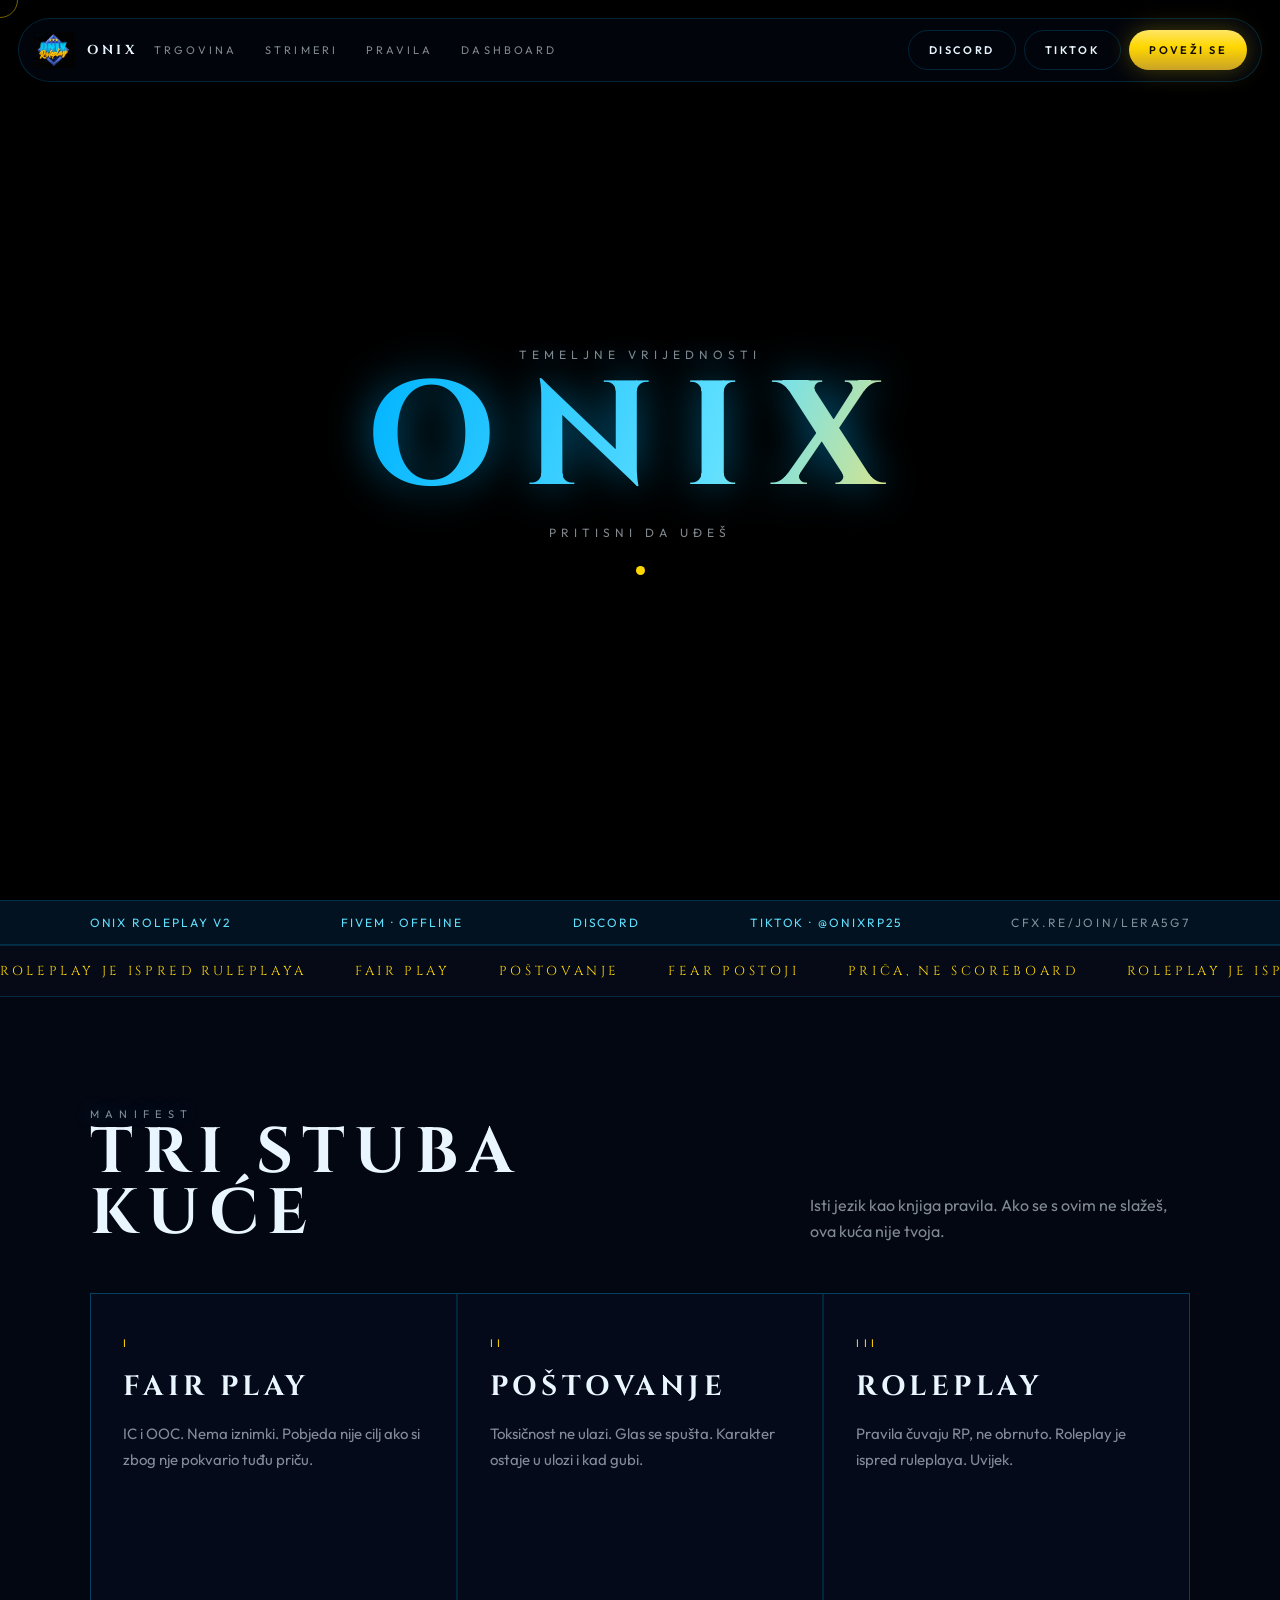
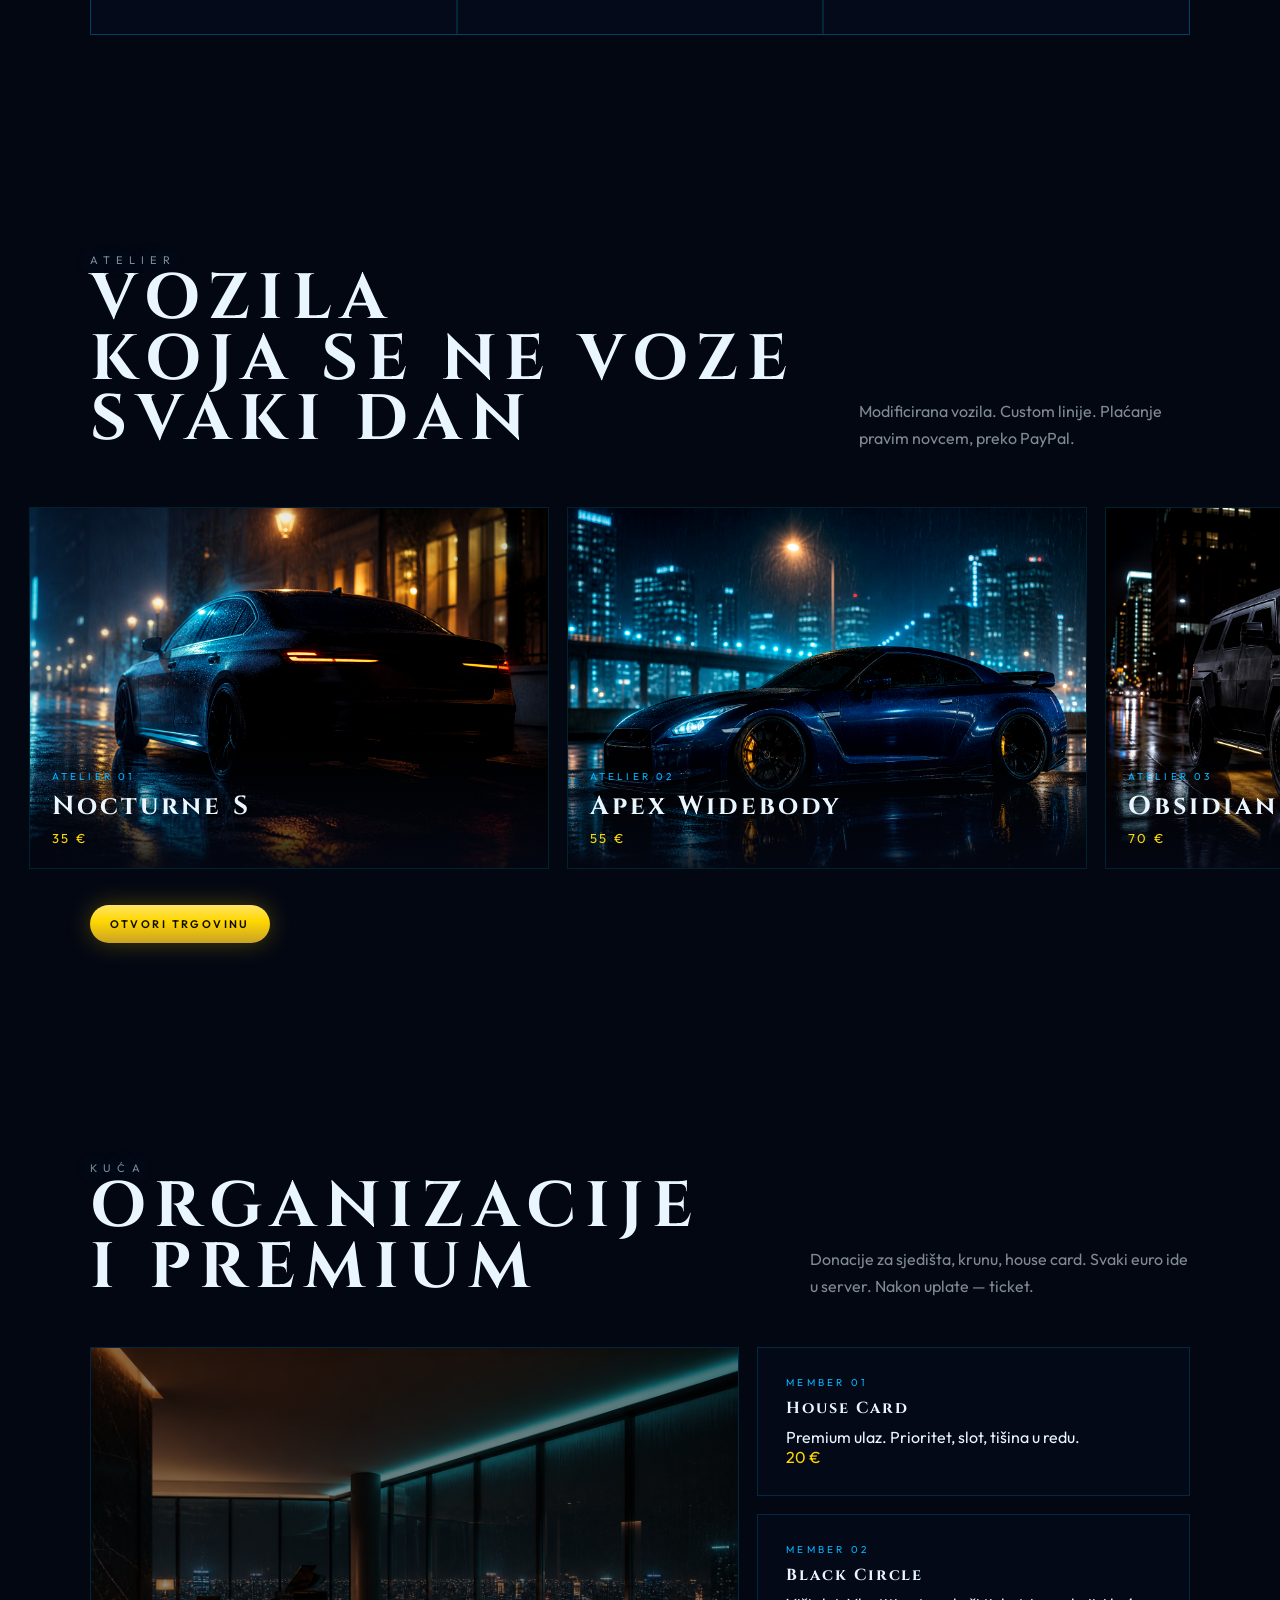
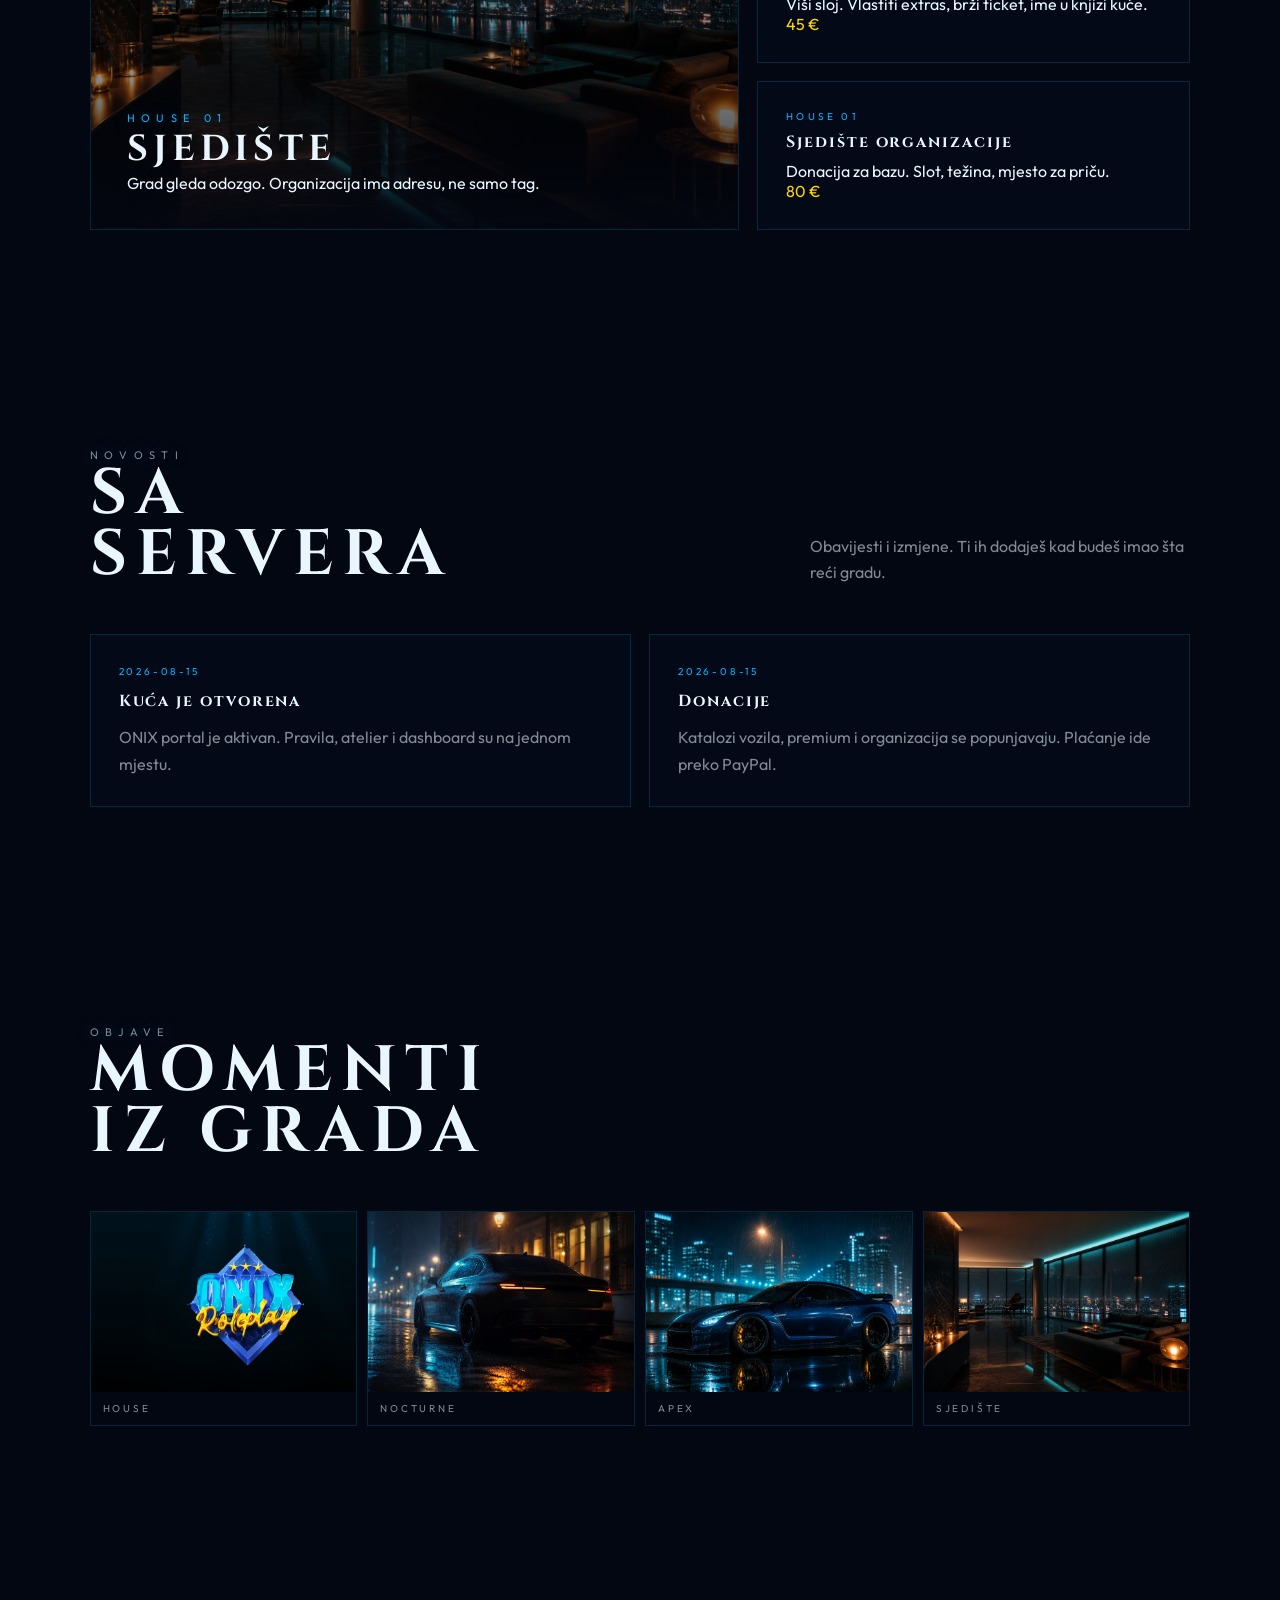
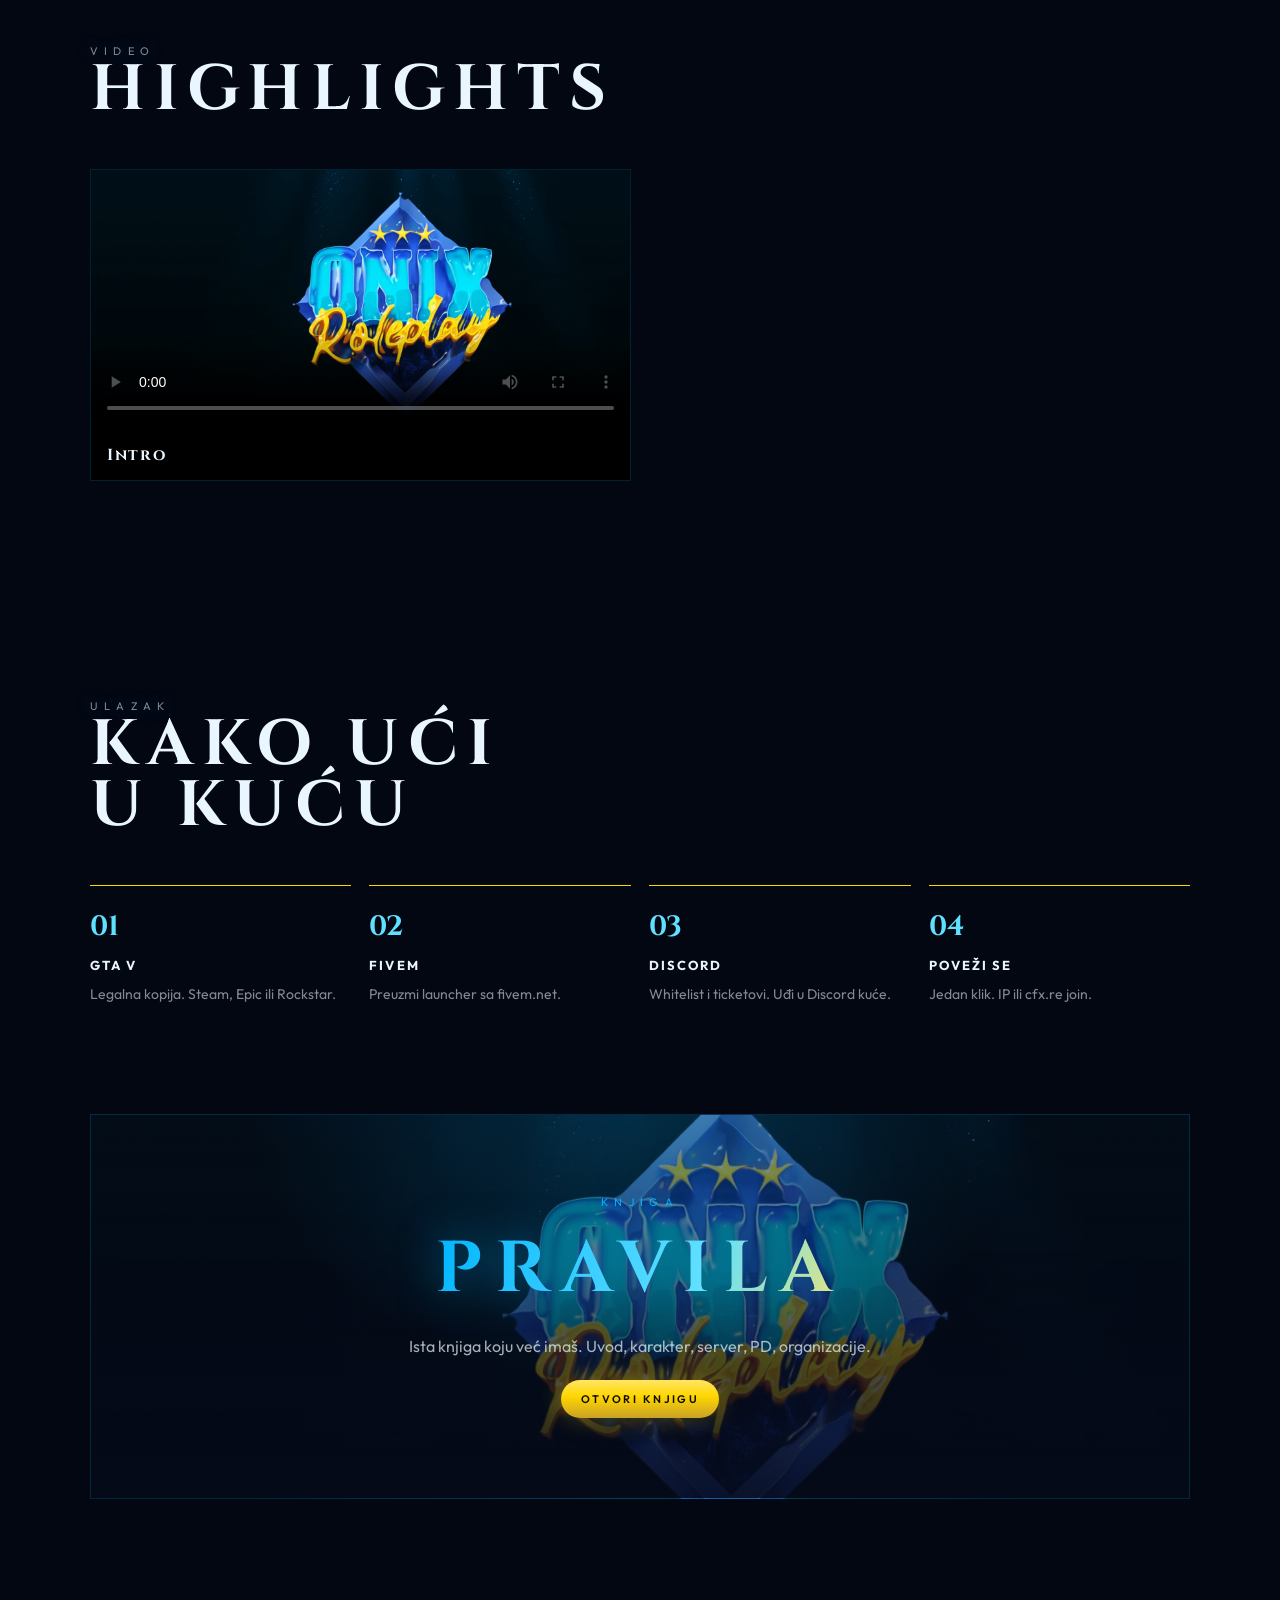
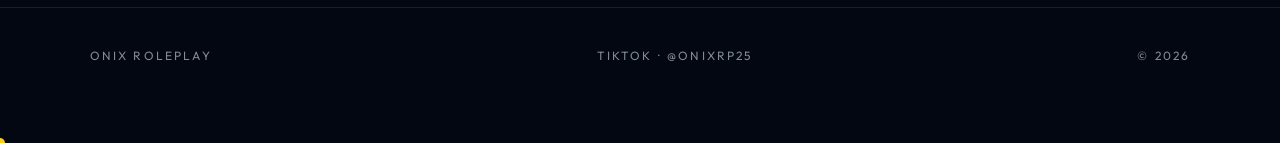
==== index.html @ 190cf0d8 "Publish ONIX Roleplay public site with admin panel. Co-authored-by: Cursor <cursoragent@cursor.com>" ====
<!doctype html>
<html lang="bs">
<head>
    <meta charset="utf-8" />
    <meta name="viewport" content="width=device-width, initial-scale=1" />
    <title>ONIX ROLEPLAY — House of Los Santos</title>
    <meta name="theme-color" content="#00b4ff" />
    <meta name="description" content="ONIX Roleplay. Kuća u kojoj se priča piše prije pobjede. Atelier vozila, premium, organizacije." />
    <meta property="og:title" content="ONIX ROLEPLAY" />
    <meta property="og:description" content="Roleplay je ispred ruleplaya. Uđi u kuću." />
    <meta property="og:type" content="website" />
    <meta property="og:url" content="https://onixpravila.github.io/" />
    <meta property="og:image" content="https://onixpravila.github.io/assets/onix-logo.png" />
    <meta name="twitter:card" content="summary_large_image" />
    <link rel="icon" href="assets/onix-logo.png" />
    <link rel="preconnect" href="https://fonts.googleapis.com" />
    <link rel="preconnect" href="https://fonts.gstatic.com" crossorigin />
    <link href="https://fonts.googleapis.com/css2?family=Cinzel:wght@500;700&family=Cormorant+Garamond:ital,wght@0,500;1,500&family=Outfit:wght@300;500;600;700&display=swap" rel="stylesheet" />
    <link rel="stylesheet" href="css/onix.css" />
</head>
<body>
    <div class="grain"></div>
    <div class="scan"></div>

    <div class="gate">
        <div class="gate-inner">
            <p class="kicker">Temeljne vrijednosti</p>
            <h1 class="shine">ONIX</h1>
            <p>Pritisni da uđeš</p>
            <div class="pulse"></div>
        </div>
    </div>

    <nav class="top"></nav>

    <header class="hero">
        <video id="intro" playsinline loop muted poster="assets/poster.png">
            <source src="assets/intro.mp4" type="video/mp4" />
        </video>
        <div class="veil"></div>
        <div class="hero-copy">
            <p class="kicker">GTA V · Roleplay · Los Santos</p>
            <h1 class="shine">ONIX</h1>
            <h2>Roleplay</h2>
            <p class="lead" data-home="lead">Ovo nije još jedan server. Ovo je kuća. Priča ide ispred pobjede, karakter ispred ega, grad ispred kaosa.</p>
            <div class="cta">
                <button type="button" class="btn gold" data-connect>Poveži se</button>
                <a class="btn ghost" data-link="discord" href="https://discord.gg/wdUntyZzt" target="_blank" rel="noreferrer">Discord</a>
                <a class="btn ghost" data-link="tiktok" href="https://www.tiktok.com/@onixrp25" target="_blank" rel="noreferrer">TikTok</a>
                <a class="btn dash" href="dashboard.html">Dashboard</a>
            </div>
            <p class="status"><span class="dot"></span> <span>Server je na mreži</span></p>
        </div>
        <aside class="hero-side">
            <p class="vert">House of Onix · ONiX Roleplay V2</p>
            <div class="live-stack">
                <p class="live-stat" data-live="fivem">FiveM · —</p>
                <p class="live-stat" data-live="discord">Discord · —</p>
                <a class="live-stat" data-link="tiktok" href="https://www.tiktok.com/@onixrp25" target="_blank" rel="noreferrer">TikTok · @onixrp25</a>
            </div>
            <p class="clock"><time></time><small>Lokalno vrijeme</small></p>
        </aside>
        <p class="scroll-hint">Scroll</p>
    </header>

    <div class="livebar">
        <span data-live="host">ONiX Roleplay V2</span>
        <span data-live="fivem">FiveM · —</span>
        <span data-live="discord">Discord · —</span>
        <a href="https://www.tiktok.com/@onixrp25" data-link="tiktok" target="_blank" rel="noreferrer">TikTok · @onixrp25</a>
        <span>cfx.re/join/lera5g7</span>
    </div>

    <div class="marquee" aria-hidden="true">
        <div class="marquee-track">
            <span>Roleplay je ispred ruleplaya</span>
            <span>Fair play</span>
            <span>Poštovanje</span>
            <span>Fear postoji</span>
            <span>Priča, ne scoreboard</span>
            <span>Roleplay je ispred ruleplaya</span>
            <span>Fair play</span>
            <span>Poštovanje</span>
            <span>Fear postoji</span>
            <span>Priča, ne scoreboard</span>
        </div>
    </div>

    <section>
        <div class="sec-head">
            <div>
                <p class="kicker">Manifest</p>
                <h3>TRI STUBA<br>KUĆE</h3>
            </div>
            <p>Isti jezik kao knjiga pravila. Ako se s ovim ne slažeš, ova kuća nije tvoja.</p>
        </div>
        <div class="world">
            <article>
                <span class="rom">I</span>
                <h4>FAIR PLAY</h4>
                <p>IC i OOC. Nema iznimki. Pobjeda nije cilj ako si zbog nje pokvario tuđu priču.</p>
            </article>
            <article>
                <span class="rom">II</span>
                <h4>POŠTOVANJE</h4>
                <p>Toksičnost ne ulazi. Glas se spušta. Karakter ostaje u ulozi i kad gubi.</p>
            </article>
            <article>
                <span class="rom">III</span>
                <h4>ROLEPLAY</h4>
                <p>Pravila čuvaju RP, ne obrnuto. Roleplay je ispred ruleplaya. Uvijek.</p>
            </article>
        </div>
    </section>

    <section>
        <div class="sec-head">
            <div>
                <p class="kicker">Atelier</p>
                <h3>VOZILA<br>KOJA SE NE VOZE SVAKI DAN</h3>
            </div>
            <p>Modificirana vozila. Custom linije. Plaćanje pravim novcem, preko PayPal.</p>
        </div>
        <div class="reel-wrap"><div class="reel" id="reel"></div></div>
        <div class="cta" style="margin-top:8px">
            <a class="btn gold" href="shop.html">Otvori trgovinu</a>
        </div>
    </section>

    <section id="organizacije">
        <div class="sec-head">
            <div>
                <p class="kicker">Kuća</p>
                <h3>ORGANIZACIJE<br>I PREMIUM</h3>
            </div>
            <p>Donacije za sjedišta, krunu, house card. Svaki euro ide u server. Nakon uplate — ticket.</p>
        </div>
        <div class="orgs">
            <div class="org-hero">
                <img src="assets/org-house.png" alt="Sjedište" />
                <div class="txt">
                    <p class="kicker">House 01</p>
                    <h4>SJEDIŠTE</h4>
                    <p>Grad gleda odozgo. Organizacija ima adresu, ne samo tag.</p>
                </div>
            </div>
            <div class="org-list" id="orgPacks"></div>
        </div>
    </section>

    <section id="novosti">
        <div class="sec-head">
            <div>
                <p class="kicker">Novosti</p>
                <h3>SA<br>SERVERA</h3>
            </div>
            <p>Obavijesti i izmjene. Ti ih dodaješ kad budeš imao šta reći gradu.</p>
        </div>
        <div class="news" id="news"></div>
    </section>

    <section>
        <div class="sec-head">
            <div>
                <p class="kicker">Objave</p>
                <h3>MOMENTI<br>IZ GRADA</h3>
            </div>
        </div>
        <div class="gallery" id="gallery"></div>
    </section>

    <section>
        <div class="sec-head">
            <div>
                <p class="kicker">Video</p>
                <h3>HIGHLIGHTS</h3>
            </div>
        </div>
        <div class="vids" id="videos"></div>
    </section>

    <section>
        <div class="sec-head">
            <div>
                <p class="kicker">Ulazak</p>
                <h3>KAKO UĆI<br>U KUĆU</h3>
            </div>
        </div>
        <div class="steps">
            <article>
                <b>01</b>
                <h4>GTA V</h4>
                <p>Legalna kopija. Steam, Epic ili Rockstar.</p>
            </article>
            <article>
                <b>02</b>
                <h4>FiveM</h4>
                <p>Preuzmi launcher sa fivem.net.</p>
            </article>
            <article>
                <b>03</b>
                <h4>Discord</h4>
                <p>Whitelist i ticketovi. Uđi u Discord kuće.</p>
            </article>
            <article>
                <b>04</b>
                <h4>Poveži se</h4>
                <p>Jedan klik. IP ili cfx.re join.</p>
            </article>
        </div>
    </section>

    <div class="book">
        <p class="kicker">Knjiga</p>
        <h3 class="shine">PRAVILA</h3>
        <p class="lead" style="max-width:520px;margin:0 auto 24px;color:rgba(234,246,255,.7)">Ista knjiga koju već imaš. Uvod, karakter, server, PD, organizacije.</p>
        <a class="btn gold" href="pravila.html">Otvori knjigu</a>
    </div>

    <footer class="site">
        <span>ONIX ROLEPLAY</span>
        <a href="https://www.tiktok.com/@onixrp25" data-link="tiktok" target="_blank" rel="noreferrer">TikTok · @onixrp25</a>
        <span>© 2026</span>
    </footer>

    <div class="soundwrap">
        <button type="button" class="sound on" id="soundBtn">Muzika · uklj</button>
    </div>
    <audio id="bgm" loop src="assets/ambient.mp3"></audio>

    <script src="js/config.js"></script>
    <script src="js/onix.js"></script>
    <script>OnixSite.boot('home');</script>
</body>
</html>
---- css/onix.css ----
:root {
    --void: #030712;
    --navy: #050a1a;
    --cyan: #00b4ff;
    --cyan-2: #60e0ff;
    --gold: #ffd700;
    --gold-2: #ffe566;
    --paper: #eaf6ff;
    --mute: rgba(234, 246, 255, 0.55);
    --line: rgba(0, 180, 255, 0.18);
    --glass: rgba(5, 10, 26, 0.55);
    --serif: "Cinzel", serif;
    --italic: "Cormorant Garamond", serif;
    --sans: "Outfit", system-ui, sans-serif;
}

* { box-sizing: border-box; margin: 0; padding: 0; }
html, body { background: var(--void); color: var(--paper); font-family: var(--sans); }
html { scroll-behavior: smooth; }
body { min-height: 100%; overflow-x: hidden; }
a { color: inherit; text-decoration: none; }
button { font-family: inherit; cursor: pointer; }
img, video { display: block; max-width: 100%; }

body.has-cursor { cursor: none; }
body.has-cursor a, body.has-cursor button { cursor: none; }

.cursor {
    position: fixed;
    width: 10px;
    height: 10px;
    border-radius: 50%;
    background: var(--gold);
    pointer-events: none;
    z-index: 80;
    mix-blend-mode: difference;
    transform: translate(-50%, -50%);
    transition: width .2s, height .2s, background .2s;
}
.cursor.big { width: 42px; height: 42px; background: var(--cyan); opacity: .85; }
.cursor-ring {
    position: fixed;
    width: 36px;
    height: 36px;
    border: 1px solid rgba(255, 215, 0, .45);
    border-radius: 50%;
    pointer-events: none;
    z-index: 79;
    transform: translate(-50%, -50%);
}

.grain, .scan {
    position: fixed;
    inset: 0;
    pointer-events: none;
    z-index: 3;
}
.grain {
    opacity: .11;
    mix-blend-mode: overlay;
    background-image: url("data:image/svg+xml,%3Csvg xmlns='http://www.w3.org/2000/svg' width='140' height='140'%3E%3Cfilter id='n'%3E%3CfeTurbulence type='fractalNoise' baseFrequency='.85' numOctaves='4' stitchTiles='stitch'/%3E%3C/filter%3E%3Crect width='100%25' height='100%25' filter='url(%23n)' opacity='.55'/%3E%3C/svg%3E");
}
.scan {
    opacity: .05;
    background: repeating-linear-gradient(to bottom, rgba(96,224,255,.2) 0 1px, transparent 1px 3px);
}

.gate {
    position: fixed;
    inset: 0;
    z-index: 70;
    display: grid;
    place-items: center;
    background: #000;
    cursor: pointer;
}
.gate.hide { opacity: 0; pointer-events: none; transition: opacity .8s ease; }
.gate-inner { text-align: center; }
.gate .kicker { margin-bottom: 14px; }
.gate h1 {
    font-family: var(--serif);
    font-size: clamp(64px, 14vw, 148px);
    letter-spacing: .22em;
    line-height: .86;
}
.gate p {
    margin-top: 22px;
    letter-spacing: .42em;
    text-transform: uppercase;
    font-size: 12px;
    color: var(--mute);
}
.pulse {
    width: 9px;
    height: 9px;
    border-radius: 50%;
    margin: 26px auto 0;
    background: var(--gold);
    animation: beat 1.8s ease-out infinite;
}
@keyframes beat {
    0% { box-shadow: 0 0 0 0 rgba(255, 215, 0, .6); }
    70% { box-shadow: 0 0 0 18px rgba(255, 215, 0, 0); }
}

.shine {
    background-image: linear-gradient(110deg, #00b4ff 0%, #60e0ff 28%, #ffe566 46%, #ffd700 50%, #ffe566 54%, #60e0ff 72%, #00b4ff 100%);
    background-size: 240% 100%;
    -webkit-background-clip: text;
    background-clip: text;
    color: transparent;
    animation: shine 5.2s ease-in-out infinite;
    filter: drop-shadow(0 0 22px rgba(0, 180, 255, .55));
}
@keyframes shine {
    0% { background-position: 120% 0; }
    100% { background-position: -20% 0; }
}

.kicker {
    font-size: 11px;
    letter-spacing: .58em;
    text-transform: uppercase;
    color: var(--cyan);
    text-shadow: 0 0 18px rgba(0, 180, 255, .45);
}

nav.top {
    position: fixed;
    top: 18px;
    left: 18px;
    right: 18px;
    z-index: 72;
    display: grid;
    grid-template-columns: auto 1fr auto;
    align-items: center;
    gap: 16px;
    padding: 10px 14px;
    border: 1px solid var(--line);
    background: rgba(3, 7, 18, .62);
    backdrop-filter: blur(18px);
    border-radius: 999px;
}
.brand {
    display: flex;
    align-items: center;
    gap: 12px;
    justify-self: start;
}
.brand img { width: 42px; height: 42px; object-fit: contain; }
.brand b {
    font-family: var(--serif);
    letter-spacing: .28em;
    font-size: 13px;
}
.links {
    display: flex;
    gap: 28px;
    font-size: 11px;
    letter-spacing: .28em;
    text-transform: uppercase;
    color: var(--mute);
}
.links a.active, .links a:hover { color: #fff; }
.links a.ext { display: none; }
.nav-right { justify-self: end; display: flex; gap: 8px; flex-shrink: 0; }
.nav-right .btn { white-space: nowrap; }

.btn {
    display: inline-flex;
    align-items: center;
    gap: 10px;
    border: 0;
    padding: 12px 20px;
    letter-spacing: .22em;
    text-transform: uppercase;
    font: 600 11px var(--sans);
    border-radius: 999px;
    transition: transform .25s, background .25s, color .25s, box-shadow .25s;
}
.btn.gold {
    background: linear-gradient(180deg, #ffe566, #ffd700 42%, #c9a227);
    color: #120c00;
    box-shadow: 0 0 24px rgba(255, 215, 0, .28);
}
.btn.ghost {
    background: transparent;
    color: var(--paper);
    border: 1px solid var(--line);
}
.btn.ghost:hover { border-color: var(--cyan); color: #fff; }
.btn.ghost.danger { border-color: rgba(255, 77, 109, .45); color: #ff8fa3; }
.btn.dash {
    background: transparent;
    color: var(--gold);
    border: 1px solid rgba(255, 215, 0, .55);
    border-radius: 10px;
}
.btn.dash.on, .btn.dash:hover {
    background: rgba(255, 215, 0, .12);
}
.burger {
    display: none;
    background: none;
    border: 0;
    color: #fff;
    font-size: 22px;
    padding: 8px 12px;
}

.news, .vids {
    display: grid;
    grid-template-columns: repeat(2, 1fr);
    gap: 18px;
}
.news article, .empty-card {
    border: 1px solid var(--line);
    background: rgba(5, 10, 26, .72);
    padding: 28px;
}
.news .code, .empty-card .code { color: var(--cyan); letter-spacing: .28em; font-size: 10px; }
.news h4, .empty-card h4, .empty-card h3 {
    font-family: var(--serif);
    letter-spacing: .12em;
    margin: 10px 0 12px;
}
.empty-card.wide { grid-column: 1 / -1; text-align: center; padding: 64px 24px; }
.empty-card p, .news p { color: var(--mute); line-height: 1.7; }

.gallery {
    display: grid;
    grid-template-columns: repeat(4, 1fr);
    gap: 10px;
}
.gallery figure { margin: 0; border: 1px solid var(--line); overflow: hidden; }
.gallery img { width: 100%; height: 180px; object-fit: cover; }
.gallery figcaption {
    padding: 10px 12px;
    font-size: 10px;
    letter-spacing: .28em;
    text-transform: uppercase;
    color: var(--mute);
}
.vids article { border: 1px solid var(--line); background: #000; }
.vids video { width: 100%; height: 260px; object-fit: cover; }
.vids h4 { padding: 14px 16px; font-family: var(--serif); letter-spacing: .12em; }

.stream-grid {
    display: grid;
    grid-template-columns: repeat(3, 1fr);
    gap: 18px;
    padding: 0 7vw 12vh;
}
.streamer {
    display: block;
    border: 1px solid var(--line);
    background: #050814;
    overflow: hidden;
}
.streamer img, .streamer .ph { width: 100%; height: 220px; object-fit: cover; background: linear-gradient(160deg, #0a1a33, #050a16); }
.streamer div { padding: 16px 18px 20px; }
.streamer h4 { font-family: var(--serif); letter-spacing: .1em; }

.rule-grid {
    display: grid;
    grid-template-columns: repeat(3, 1fr);
    gap: 18px;
    padding: 0 7vw 12vh;
}
.rule-grid a {
    border: 1px solid var(--line);
    padding: 32px 24px;
    background: rgba(5, 10, 26, .7);
    min-height: 180px;
}
.rule-grid .code { color: var(--cyan); letter-spacing: .28em; font-size: 10px; }
.rule-grid h4 { font-family: var(--serif); font-size: 26px; letter-spacing: .12em; margin: 12px 0 10px; }
.rule-grid p { color: var(--mute); line-height: 1.6; }

.login-wrap {
    min-height: 100svh;
    display: grid;
    place-items: center;
    padding: 120px 20px 60px;
    background:
        radial-gradient(ellipse at 50% 20%, rgba(0,180,255,.16), transparent 45%),
        url("../assets/poster.png") center/cover;
}
.login-card {
    width: min(460px, 100%);
    text-align: center;
    padding: 42px 36px 36px;
    border: 1px solid var(--line);
    background: rgba(5, 10, 26, .86);
    backdrop-filter: blur(16px);
}
.login-card img { width: 86px; height: 86px; object-fit: contain; margin: 0 auto 16px; }
.login-card h1 { font-family: var(--serif); letter-spacing: .16em; font-size: 34px; margin-bottom: 8px; }
.login-card .lead { color: var(--mute); margin-bottom: 22px; }
.login-card .btn { width: 100%; justify-content: center; margin-top: 8px; }

.dash {
    display: none;
    min-height: 100svh;
    padding: 110px 24px 40px;
    grid-template-columns: 240px 1fr;
    gap: 22px;
    max-width: 1280px;
    margin: 0 auto;
}
.dash.show, #dashApp:not([hidden]) { display: grid; }
#dashLogin[hidden], #dashApp[hidden], #adminLogin[hidden], #adminApp[hidden] { display: none !important; }

.rail {
    border: 1px solid var(--line);
    background: rgba(5, 10, 26, .72);
    padding: 22px 14px;
    height: fit-content;
    position: sticky;
    top: 100px;
}
.rail button {
    display: block;
    width: 100%;
    text-align: left;
    background: none;
    border: 0;
    color: var(--mute);
    padding: 12px 12px;
    letter-spacing: .16em;
    text-transform: uppercase;
    font-size: 11px;
}
.rail button.on, .rail button:hover { color: #fff; background: rgba(0,180,255,.12); }

.d-main h2 {
    font-family: var(--serif);
    letter-spacing: .14em;
    font-size: 40px;
    margin-bottom: 6px;
}
.d-main .sub { color: var(--mute); margin-bottom: 28px; }
.stats {
    display: grid;
    grid-template-columns: repeat(4, 1fr);
    gap: 12px;
    margin-bottom: 22px;
}
.stat {
    border: 1px solid var(--line);
    padding: 18px;
    background: rgba(5, 10, 26, .65);
}
.stat b { display: block; font-family: var(--serif); font-size: 22px; color: var(--gold); margin-top: 8px; }
.d-panel { display: none; }
.d-panel.on { display: block; }
.d-panel .box {
    border: 1px solid var(--line);
    padding: 24px;
    background: rgba(5, 10, 26, .65);
    color: var(--mute);
    line-height: 1.7;
    margin-bottom: 12px;
}

.hero {
    position: relative;
    min-height: 100svh;
    display: grid;
    grid-template-columns: 1.15fr .85fr;
    overflow: hidden;
}
.hero video, .hero .poster {
    position: absolute;
    inset: 0;
    width: 100%;
    height: 100%;
    object-fit: cover;
    filter: brightness(.55) saturate(.95) contrast(1.1);
}
.hero .veil {
    position: absolute;
    inset: 0;
    background:
        linear-gradient(90deg, rgba(3,7,18,.72) 0%, rgba(3,7,18,.18) 52%, rgba(3,7,18,.42) 100%),
        radial-gradient(ellipse at 30% 80%, rgba(0,180,255,.16), transparent 42%),
        linear-gradient(180deg, rgba(0,0,0,.28), transparent 22%, transparent 70%, rgba(3,7,18,.88));
}
.hero-copy {
    position: relative;
    z-index: 2;
    padding: 22vh 7vw 10vh;
    max-width: 920px;
}
.hero-copy h1 {
    font-family: var(--serif);
    font-size: clamp(72px, 13vw, 168px);
    letter-spacing: .16em;
    line-height: .82;
    margin: 8px 0 6px;
}
.hero-copy h2 {
    font-family: var(--italic);
    font-style: italic;
    font-weight: 500;
    font-size: clamp(28px, 4vw, 48px);
    color: var(--gold);
    letter-spacing: .08em;
    margin-bottom: 22px;
}
.hero-copy .lead {
    max-width: 520px;
    color: var(--mute);
    line-height: 1.7;
    font-size: 16px;
    margin-bottom: 28px;
}
.cta { display: flex; flex-wrap: wrap; gap: 12px; align-items: center; }
.status {
    display: inline-flex;
    align-items: center;
    gap: 8px;
    margin-top: 22px;
    font-size: 11px;
    letter-spacing: .28em;
    text-transform: uppercase;
    color: var(--mute);
}
.dot {
    width: 8px;
    height: 8px;
    border-radius: 50%;
    background: #3dff8a;
    box-shadow: 0 0 12px #3dff8a;
}
.status.off .dot {
    background: #ff4d6d;
    box-shadow: 0 0 12px #ff4d6d;
}
.hero-side {
    position: relative;
    z-index: 2;
    display: flex;
    flex-direction: column;
    justify-content: space-between;
    padding: 22vh 6vw 12vh 0;
    align-items: flex-end;
}
.vert {
    writing-mode: vertical-rl;
    letter-spacing: .48em;
    text-transform: uppercase;
    font-size: 11px;
    color: var(--mute);
}
.clock {
    font-family: var(--serif);
    font-size: 42px;
    letter-spacing: .12em;
    color: var(--cyan-2);
    text-shadow: 0 0 24px rgba(0,180,255,.4);
}
.clock small {
    display: block;
    font-family: var(--sans);
    font-size: 10px;
    letter-spacing: .4em;
    color: var(--gold);
    margin-top: 6px;
}
.scroll-hint {
    position: absolute;
    bottom: 28px;
    left: 7vw;
    z-index: 3;
    font-size: 10px;
    letter-spacing: .4em;
    text-transform: uppercase;
    color: var(--mute);
}

.livebar {
    display: flex;
    flex-wrap: wrap;
    gap: 10px 28px;
    justify-content: space-between;
    padding: 14px 7vw;
    border-top: 1px solid var(--line);
    border-bottom: 1px solid var(--line);
    background: rgba(0, 180, 255, .06);
    font-size: 12px;
    letter-spacing: .22em;
    text-transform: uppercase;
    color: var(--mute);
}
.livebar [data-live], .live-stat, .livebar a {
    color: var(--cyan-2);
    letter-spacing: .16em;
    text-transform: uppercase;
    font-size: 12px;
}
.live-stack { display: grid; gap: 8px; text-align: right; }

.marquee {
    overflow: hidden;
    border-top: 1px solid var(--line);
    border-bottom: 1px solid var(--line);
    background: #050a16;
    padding: 16px 0;
}
.marquee-track {
    display: flex;
    gap: 48px;
    width: max-content;
    animation: run 28s linear infinite;
    font-family: var(--serif);
    letter-spacing: .28em;
    text-transform: uppercase;
    font-size: 13px;
    color: var(--gold);
}
@keyframes run { to { transform: translateX(-50%); } }

section { position: relative; padding: 12vh 7vw; }
.sec-head {
    display: flex;
    justify-content: space-between;
    align-items: end;
    gap: 24px;
    margin-bottom: 48px;
}
.sec-head h3 {
    font-family: var(--serif);
    font-size: clamp(32px, 5vw, 64px);
    letter-spacing: .14em;
    line-height: .95;
}
.sec-head p { max-width: 380px; color: var(--mute); line-height: 1.65; }

.world {
    display: grid;
    grid-template-columns: repeat(3, 1fr);
    gap: 2px;
    background: var(--line);
    border: 1px solid var(--line);
}
.world article {
    background: var(--navy);
    padding: 42px 32px 48px;
    min-height: 340px;
}
.world .rom {
    color: var(--gold);
    letter-spacing: .4em;
    font-size: 11px;
    display: block;
    margin-bottom: 18px;
}
.world h4 {
    font-family: var(--serif);
    font-size: 28px;
    letter-spacing: .16em;
    margin-bottom: 16px;
}
.world p { color: var(--mute); line-height: 1.75; font-size: 15px; }

.reel-wrap { margin: 0 -7vw; }
.reel {
    display: flex;
    gap: 18px;
    overflow-x: auto;
    padding: 8px 7vw 28px;
    scroll-snap-type: x mandatory;
    scrollbar-width: none;
}
.reel::-webkit-scrollbar { display: none; }
.card {
    flex: 0 0 min(72vw, 520px);
    scroll-snap-align: start;
    position: relative;
    min-height: 360px;
    overflow: hidden;
    border: 1px solid var(--line);
    background: #000;
    isolation: isolate;
}
.card img {
    width: 100%;
    height: 360px;
    object-fit: cover;
    filter: saturate(1.05) contrast(1.08);
    transition: transform 1.2s ease;
}
.card:hover img { transform: scale(1.06); }
.card .meta {
    position: absolute;
    inset: auto 0 0 0;
    padding: 22px;
    background: linear-gradient(transparent, rgba(3,7,18,.92));
}
.card .code { color: var(--cyan); letter-spacing: .32em; font-size: 10px; }
.card h4 { font-family: var(--serif); letter-spacing: .12em; font-size: 26px; margin: 6px 0; }
.card .price { color: var(--gold); letter-spacing: .18em; font-size: 13px; }

.orgs {
    display: grid;
    grid-template-columns: 1.2fr .8fr;
    gap: 18px;
}
.org-hero {
    position: relative;
    min-height: 460px;
    overflow: hidden;
    border: 1px solid var(--line);
}
.org-hero img { width: 100%; height: 100%; object-fit: cover; min-height: 460px; filter: brightness(.55); }
.org-hero .txt {
    position: absolute;
    inset: auto 0 0 0;
    padding: 36px;
    background: linear-gradient(transparent, rgba(3,7,18,.9));
}
.org-hero h4 { font-family: var(--serif); font-size: 36px; letter-spacing: .14em; }
.org-list { display: grid; gap: 18px; }
.org-list a, .org-list .pack {
    border: 1px solid var(--line);
    padding: 28px;
    background: rgba(5,10,26,.7);
    display: block;
}
.org-list .code { color: var(--cyan); font-size: 10px; letter-spacing: .32em; }
.org-list h4 { font-family: var(--serif); margin: 8px 0; letter-spacing: .12em; }
.org-list .price { color: var(--gold); }

.steps {
    display: grid;
    grid-template-columns: repeat(4, 1fr);
    gap: 18px;
}
.steps article {
    border-top: 1px solid var(--gold);
    padding-top: 22px;
}
.steps b {
    font-family: var(--serif);
    font-size: 28px;
    color: var(--cyan-2);
    display: block;
    margin-bottom: 12px;
}
.steps h4 { letter-spacing: .16em; text-transform: uppercase; font-size: 13px; margin-bottom: 10px; }
.steps p { color: var(--mute); line-height: 1.65; font-size: 14px; }

.book {
    margin: 0 7vw 12vh;
    min-height: 42vh;
    border: 1px solid var(--line);
    display: grid;
    place-items: center;
    text-align: center;
    padding: 80px 24px;
    background:
        radial-gradient(ellipse at 50% 0%, rgba(0,180,255,.18), transparent 50%),
        linear-gradient(180deg, rgba(5,10,26,.4), rgba(5,10,26,.9)),
        url("../assets/poster.png") center/cover;
}
.book h3 { font-family: var(--serif); font-size: clamp(36px, 6vw, 72px); letter-spacing: .18em; margin: 12px 0 18px; }

footer.site {
    padding: 40px 7vw 80px;
    display: flex;
    justify-content: space-between;
    gap: 24px;
    border-top: 1px solid var(--line);
    color: var(--mute);
    font-size: 12px;
    letter-spacing: .18em;
    text-transform: uppercase;
}

.soundwrap {
    position: fixed;
    right: 22px;
    bottom: 22px;
    z-index: 45;
}
.soundwrap button {
    background: rgba(3,7,18,.7);
    border: 1px solid var(--line);
    color: var(--gold);
    padding: 10px 14px;
    letter-spacing: .18em;
    text-transform: uppercase;
    font-size: 10px;
}

/* SHOP */
.shop-hero {
    padding: 22vh 7vw 8vh;
    background:
        radial-gradient(ellipse at 80% 0%, rgba(255,215,0,.12), transparent 40%),
        radial-gradient(ellipse at 0% 80%, rgba(0,180,255,.12), transparent 40%);
}
.shop-hero h1 {
    font-family: var(--serif);
    font-size: clamp(56px, 10vw, 120px);
    letter-spacing: .16em;
    line-height: .86;
}
.filters { display: flex; flex-wrap: wrap; gap: 8px; margin-top: 28px; }
.chip {
    border: 1px solid var(--line);
    background: transparent;
    color: var(--mute);
    padding: 10px 16px;
    letter-spacing: .22em;
    text-transform: uppercase;
    font-size: 11px;
    border-radius: 999px;
}
.chip.on, .chip:hover { color: #120c00; background: var(--gold); border-color: var(--gold); }

.grid {
    display: grid;
    grid-template-columns: repeat(2, 1fr);
    gap: 18px;
    padding: 0 7vw 12vh;
}
.product {
    border: 1px solid var(--line);
    background: #050814;
    overflow: hidden;
    text-align: left;
    color: inherit;
    width: 100%;
}
.product img { width: 100%; height: 280px; object-fit: cover; }
.product .pad { padding: 20px 22px 24px; }
.product .code { color: var(--cyan); letter-spacing: .28em; font-size: 10px; }
.product h3 { font-family: var(--serif); letter-spacing: .1em; margin: 6px 0 8px; }
.product .row { display: block; }
.product .row span { display: block; color: var(--mute); font-size: 13px; line-height: 1.5; margin-bottom: 12px; font-weight: 400; }
.product .row b { color: var(--gold); letter-spacing: .16em; }

.modal {
    position: fixed;
    inset: 0;
    z-index: 60;
    display: none;
    place-items: center;
    background: rgba(0,0,0,.72);
    padding: 24px;
}
.modal.open { display: grid; }
.sheet {
    width: min(920px, 100%);
    display: grid;
    grid-template-columns: 1.1fr .9fr;
    background: #050a16;
    border: 1px solid var(--line);
    overflow: hidden;
}
.sheet img { width: 100%; height: 100%; object-fit: cover; min-height: 360px; }
.sheet .info { padding: 36px 32px; }
.sheet .code { color: var(--cyan); letter-spacing: .28em; font-size: 10px; }
.sheet h3 { font-family: var(--serif); font-size: 36px; letter-spacing: .1em; margin: 8px 0 12px; }
.sheet p { color: var(--mute); line-height: 1.7; margin-bottom: 18px; }
.sheet .price { font-size: 22px; color: var(--gold); letter-spacing: .16em; margin-bottom: 22px; }
.field {
    width: 100%;
    margin: 0 0 10px;
    padding: 12px 14px;
    background: rgba(255,255,255,.04);
    border: 1px solid var(--line);
    color: #fff;
    font: 14px var(--sans);
}
select.field option { color: #111; background: #fff; }
.btn:disabled { opacity: .45; pointer-events: none; }
}
.note { font-size: 12px; color: var(--mute); margin: 12px 0 18px; line-height: 1.6; }
.close {
    float: right;
    background: none;
    border: 0;
    color: #fff;
    font-size: 22px;
}

.toast {
    position: fixed;
    bottom: 28px;
    left: 50%;
    transform: translateX(-50%) translateY(20px);
    background: #0b1224;
    border: 1px solid var(--gold);
    color: var(--gold);
    padding: 12px 18px;
    letter-spacing: .14em;
    text-transform: uppercase;
    font-size: 11px;
    z-index: 85;
    opacity: 0;
    pointer-events: none;
    transition: .35s;
}
.toast.show { opacity: 1; transform: translateX(-50%) translateY(0); }

@media (max-width: 900px) {
    body.has-cursor { cursor: auto; }
    .cursor, .cursor-ring { display: none; }
    nav.top {
        grid-template-columns: 1fr auto auto;
        border-radius: 18px;
        top: 10px;
        left: 10px;
        right: 10px;
    }
    .burger { display: block; }
    .links {
        display: none;
        position: absolute;
        top: 64px;
        left: 0;
        right: 0;
        flex-direction: column;
        gap: 0;
        background: rgba(5, 10, 26, .96);
        border: 1px solid var(--line);
        padding: 12px;
    }
    .links.open { display: flex; }
    .links a { padding: 12px; }
    .links a.ext { display: block; }
    .hero, .orgs, .steps, .grid, .sheet, .news, .gallery, .vids, .stream-grid, .rule-grid, .dash, .stats {
        grid-template-columns: 1fr;
    }
    .hero-side { display: none; }
    .hero-copy { padding-top: 18vh; }
    .world { grid-template-columns: 1fr; }
    .card { flex-basis: 84vw; }
    .product img, .sheet img { height: 220px; min-height: 220px; }
    .nav-right .btn.ghost { display: none; }
}

.admin-body { min-height: 100svh; }
.admin-app {
    max-width: 1280px;
    margin: 0 auto;
    padding: 28px 20px 80px;
}
.admin-app[hidden] { display: none !important; }
.admin-top {
    display: grid;
    grid-template-columns: auto 1fr auto;
    gap: 16px;
    align-items: center;
    padding: 16px 18px;
    border: 1px solid var(--line);
    background: rgba(5, 10, 26, .72);
    margin-bottom: 18px;
}
.admin-brand { display: flex; align-items: center; gap: 12px; }
.admin-brand img { width: 42px; height: 42px; object-fit: contain; }
.admin-brand b { font-family: var(--serif); letter-spacing: .18em; }
.admin-status {
    color: var(--cyan-2);
    letter-spacing: .18em;
    text-transform: uppercase;
    font-size: 11px;
    text-align: center;
}
.admin-actions { display: flex; gap: 8px; flex-wrap: wrap; justify-content: end; }
.admin-tabs {
    display: flex;
    flex-wrap: wrap;
    gap: 8px;
    margin-bottom: 18px;
}
.admin-tabs button {
    background: transparent;
    border: 1px solid var(--line);
    color: var(--mute);
    padding: 10px 16px;
    letter-spacing: .18em;
    text-transform: uppercase;
    font: 600 11px var(--sans);
    border-radius: 999px;
}
.admin-tabs button.on, .admin-tabs button:hover {
    color: #120c00;
    background: var(--gold);
    border-color: var(--gold);
}
.admin-panel { display: none; }
.admin-panel.on { display: block; }
.admin-split {
    display: grid;
    grid-template-columns: minmax(280px, 380px) 1fr;
    gap: 18px;
    align-items: start;
}
.admin-form {
    border: 1px solid var(--line);
    background: rgba(5, 10, 26, .72);
    padding: 24px;
}
.admin-form.wide { max-width: 720px; }
.admin-form h3 {
    font-family: var(--serif);
    letter-spacing: .12em;
    margin: 8px 0 18px;
}
.admin-form label {
    display: block;
    font-size: 11px;
    letter-spacing: .18em;
    text-transform: uppercase;
    color: var(--mute);
    margin: 12px 0 6px;
}
.admin-form textarea.field { min-height: 90px; resize: vertical; }
.admin-form-btns { display: flex; flex-wrap: wrap; gap: 8px; margin-top: 16px; }
.admin-check { display: flex; align-items: center; gap: 8px; color: var(--paper); text-transform: none; letter-spacing: 0; font-size: 14px; }
.admin-preview {
    width: 100%;
    height: 180px;
    object-fit: cover;
    border: 1px solid var(--line);
    margin: 10px 0;
}
.admin-list { display: grid; gap: 10px; }
.admin-item {
    display: grid;
    grid-template-columns: 88px 1fr auto;
    gap: 14px;
    align-items: center;
    border: 1px solid var(--line);
    background: rgba(5, 10, 26, .72);
    padding: 12px;
}
.admin-item img { width: 88px; height: 64px; object-fit: cover; }
.admin-item h4 { font-family: var(--serif); letter-spacing: .08em; margin: 4px 0; }
.admin-item p { color: var(--mute); font-size: 13px; }
.admin-item-btns { display: flex; flex-direction: column; gap: 6px; }

@media (max-width: 900px) {
    .admin-split, .admin-top { grid-template-columns: 1fr; }
    .admin-item { grid-template-columns: 72px 1fr; }
    .admin-item-btns { grid-column: 1 / -1; flex-direction: row; }
}
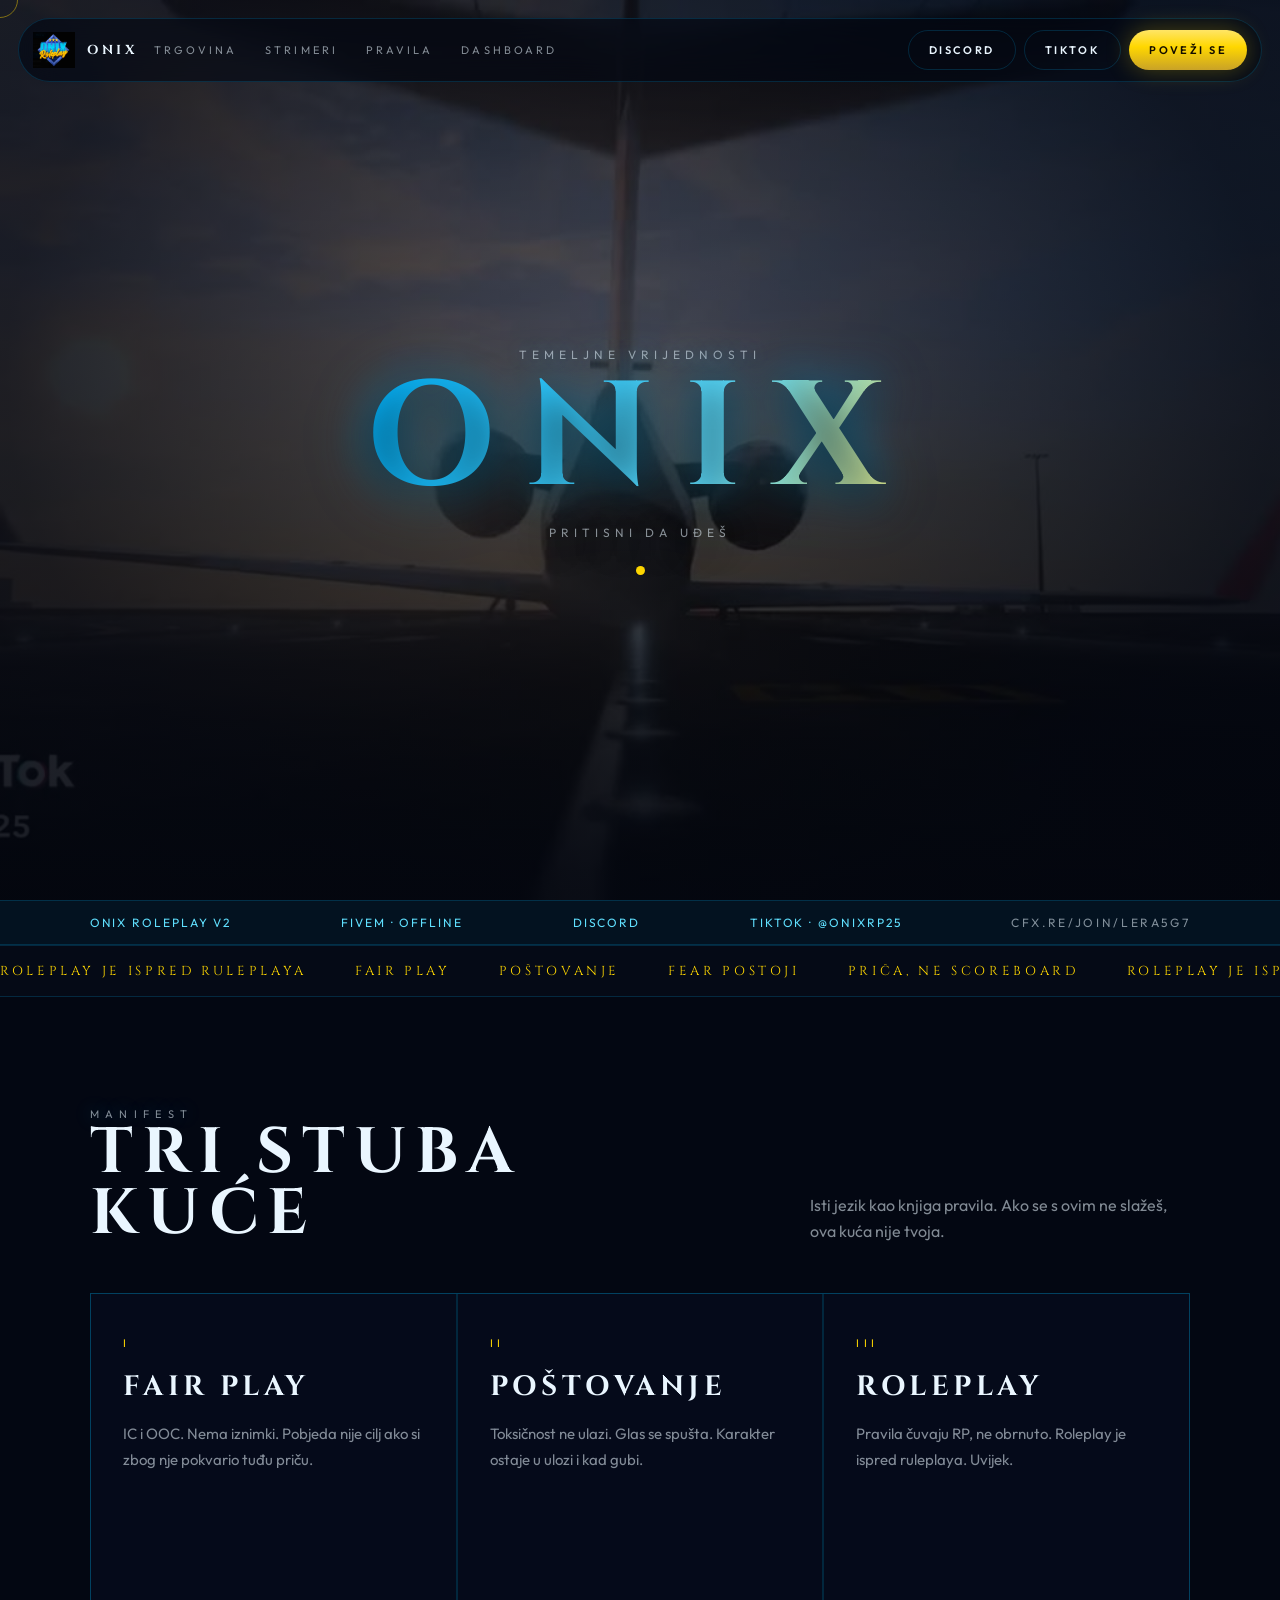
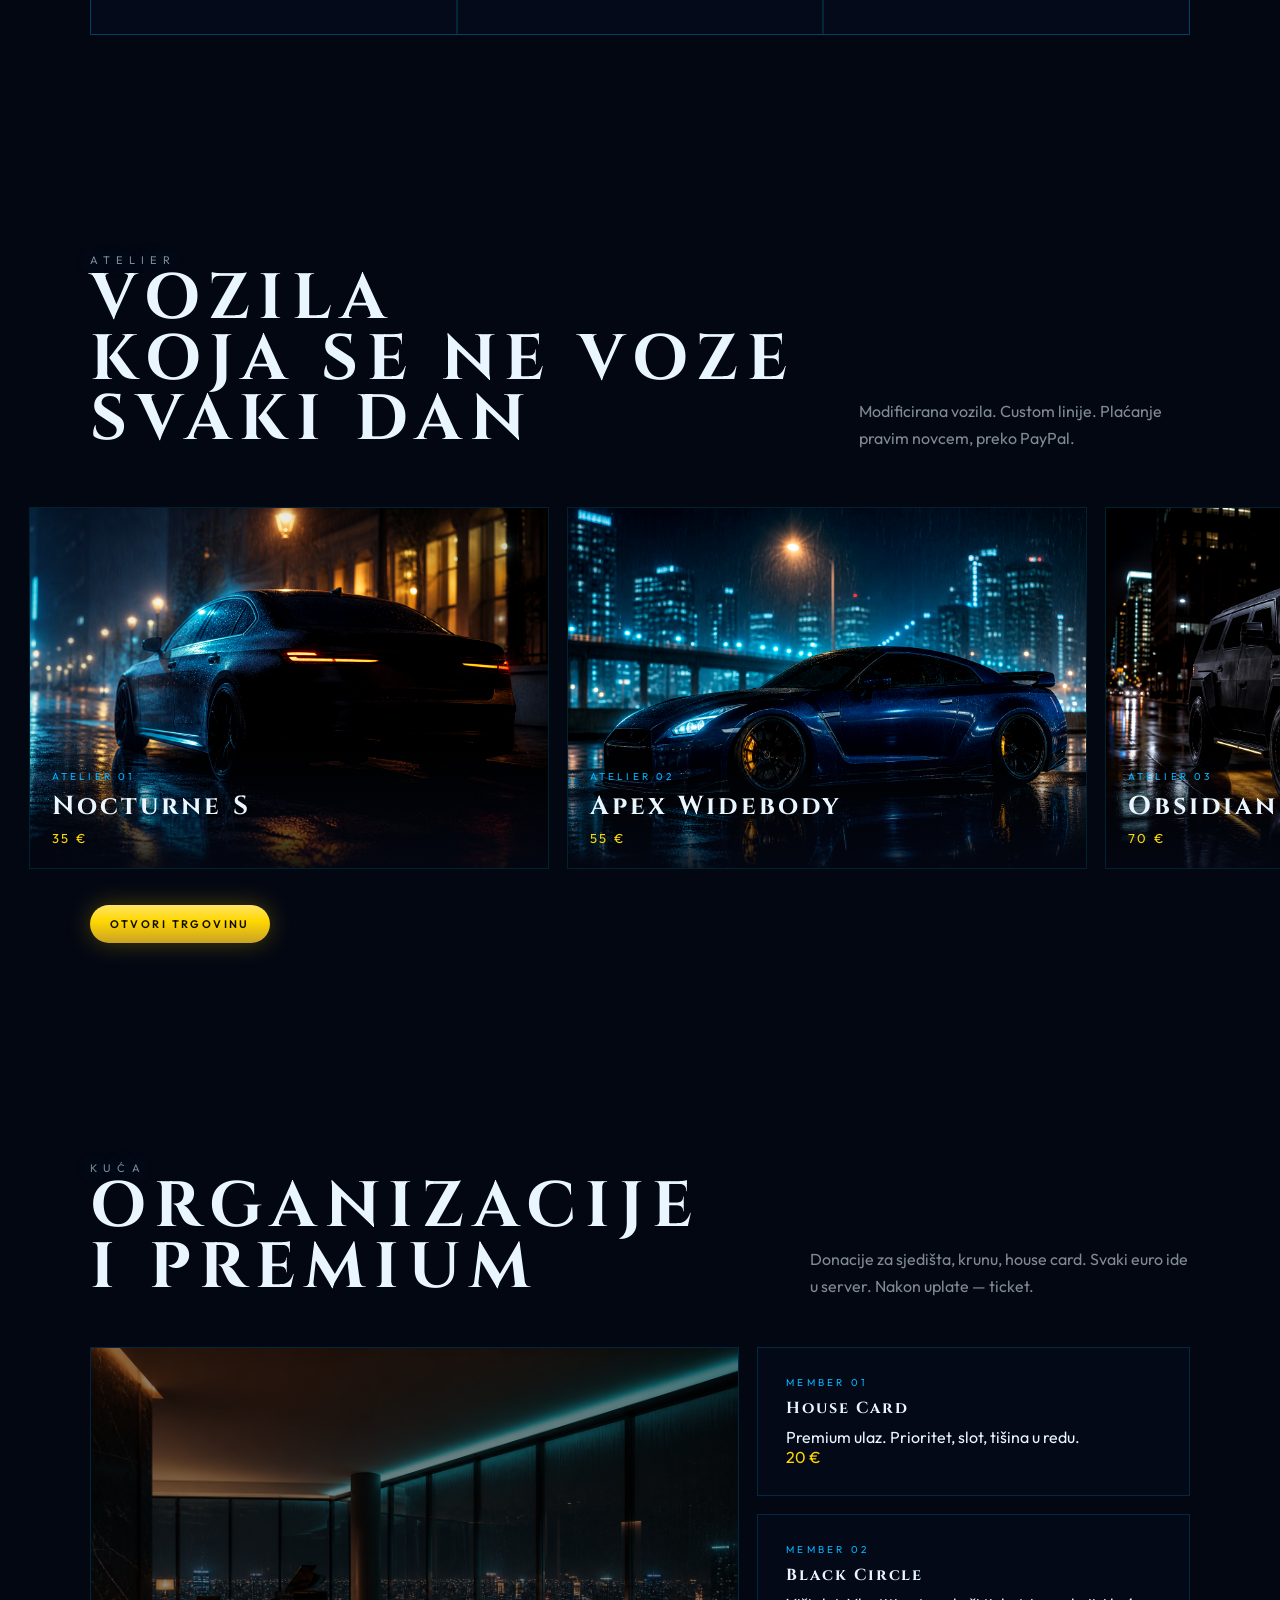
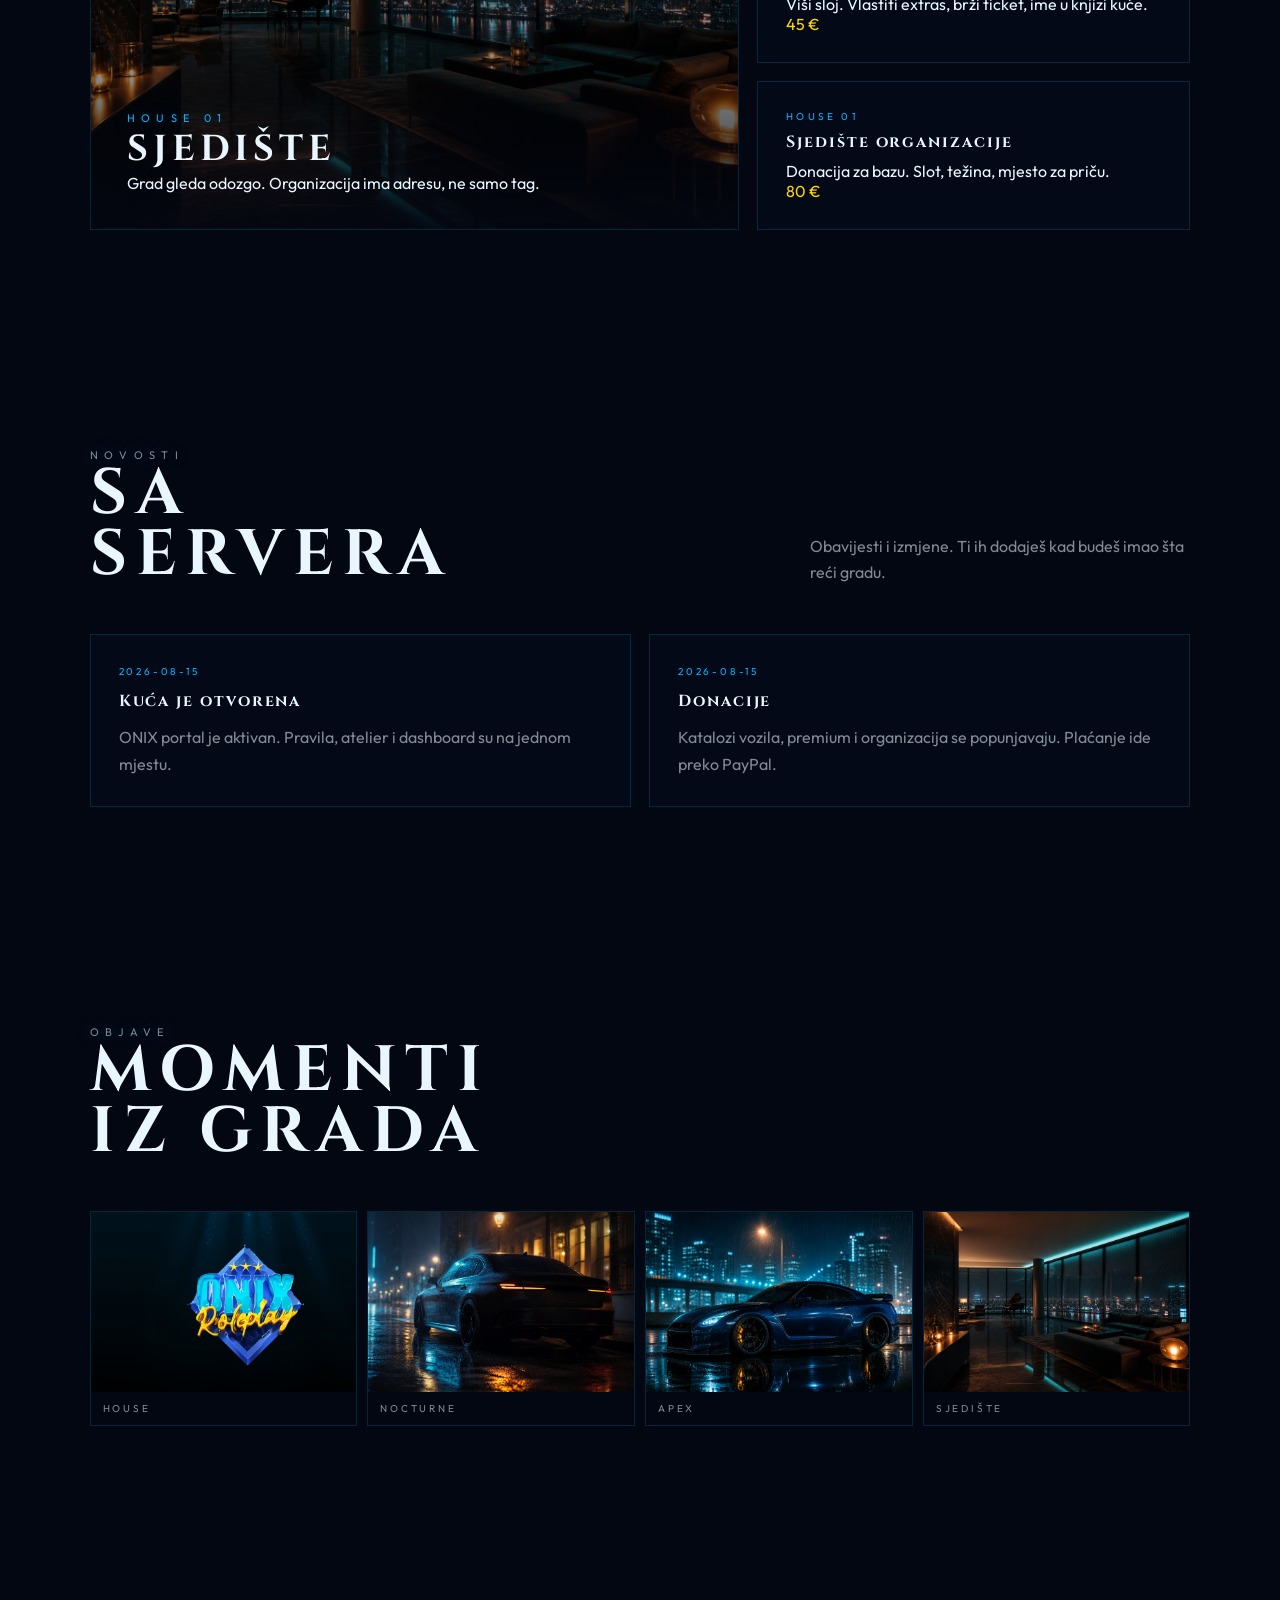
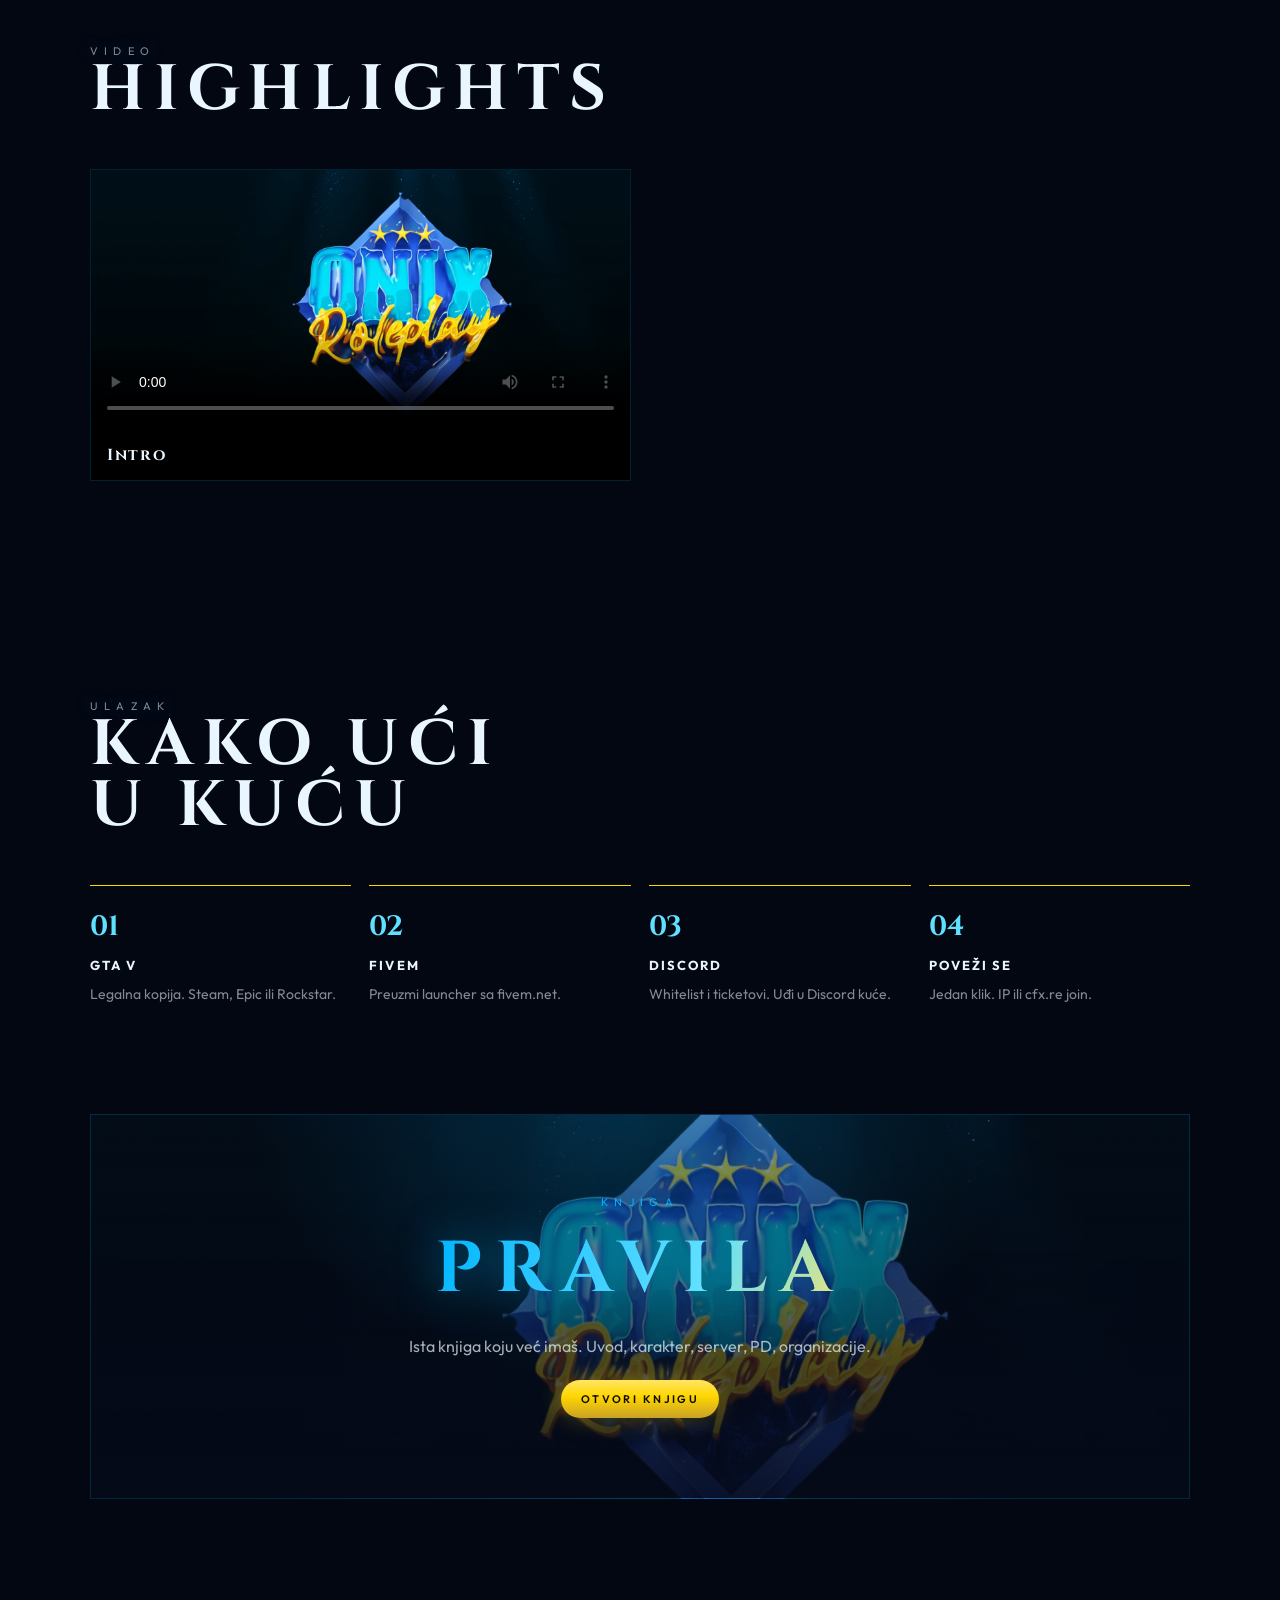
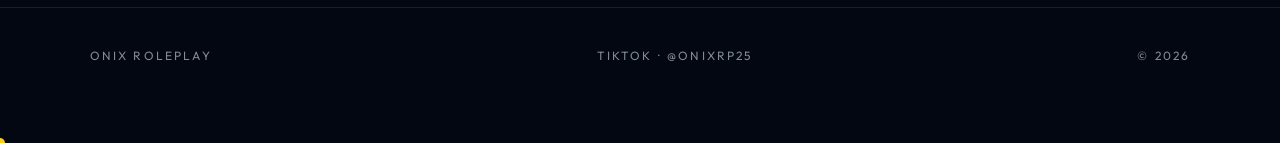
==== commit 910cfdf5: "Add optimized cinematic video behind the enter gate. Co-authored-by: Cursor <cursoragent@cursor.com>" ====
--- a/index.html
+++ b/index.html
@@ -23,6 +23,10 @@
     <div class="scan"></div>
 
     <div class="gate">
+        <video class="gate-video" id="gateVideo" autoplay muted loop playsinline preload="auto" poster="assets/gate-poster.jpg">
+            <source src="assets/gate.mp4" type="video/mp4" />
+        </video>
+        <div class="gate-veil"></div>
         <div class="gate-inner">
             <p class="kicker">Temeljne vrijednosti</p>
             <h1 class="shine">ONIX</h1>
--- a/css/onix.css
+++ b/css/onix.css
@@ -73,9 +73,34 @@
     place-items: center;
     background: #000;
     cursor: pointer;
+    overflow: hidden;
 }
 .gate.hide { opacity: 0; pointer-events: none; transition: opacity .8s ease; }
-.gate-inner { text-align: center; }
+.gate-video {
+    position: absolute;
+    inset: 0;
+    width: 100%;
+    height: 100%;
+    object-fit: cover;
+    z-index: 0;
+    pointer-events: none;
+    filter: brightness(.78) saturate(1.08);
+}
+.gate-veil {
+    position: absolute;
+    inset: 0;
+    z-index: 1;
+    pointer-events: none;
+    background:
+        radial-gradient(ellipse at 50% 42%, rgba(3, 7, 18, .18), rgba(3, 7, 18, .72) 70%),
+        linear-gradient(to bottom, rgba(0,0,0,.28), rgba(0,0,0,.55));
+}
+.gate-inner {
+    position: relative;
+    z-index: 2;
+    text-align: center;
+    text-shadow: 0 8px 40px rgba(0,0,0,.65);
+}
 .gate .kicker { margin-bottom: 14px; }
 .gate h1 {
     font-family: var(--serif);
@@ -298,6 +323,11 @@
 .login-card h1 { font-family: var(--serif); letter-spacing: .16em; font-size: 34px; margin-bottom: 8px; }
 .login-card .lead { color: var(--mute); margin-bottom: 22px; }
 .login-card .btn { width: 100%; justify-content: center; margin-top: 8px; }
+#adminErr {
+    color: #ff8fa3;
+    min-height: 1.2em;
+    margin: 0 0 8px;
+}
 
 .dash {
     display: none;
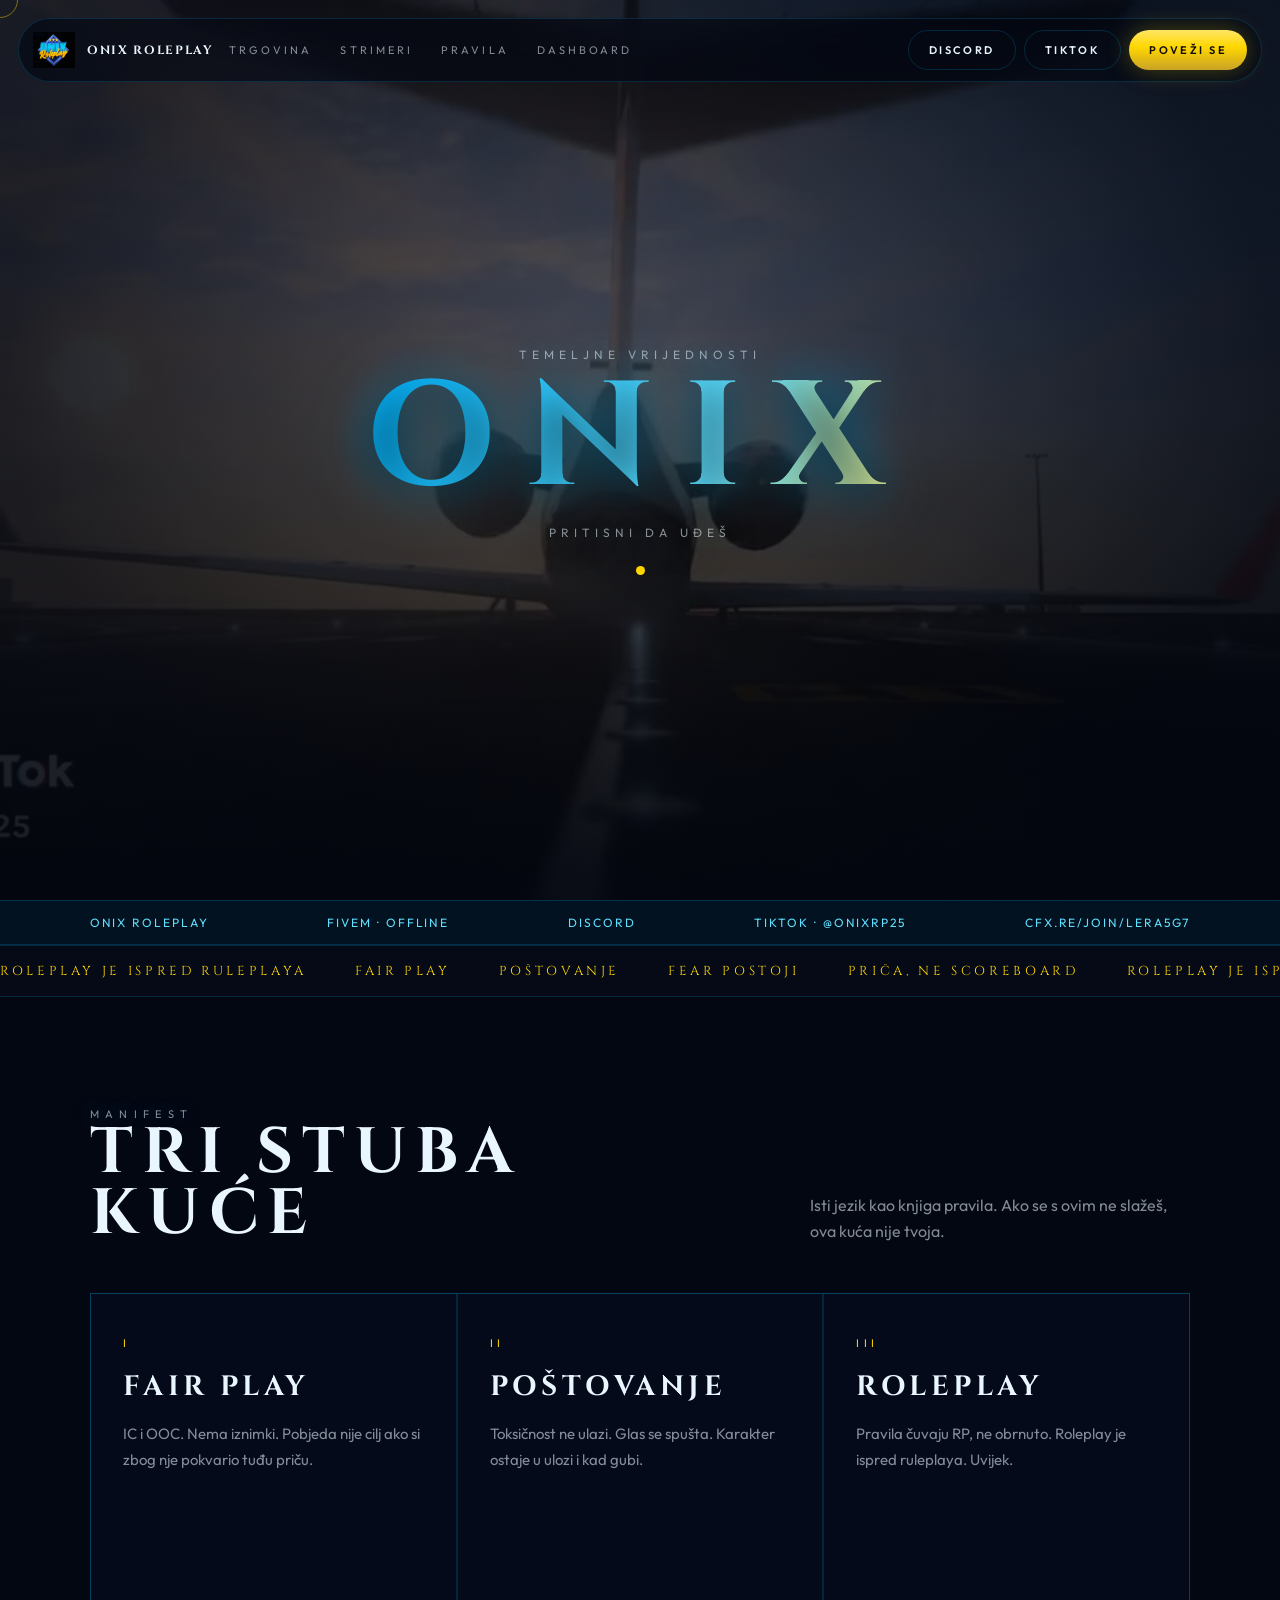
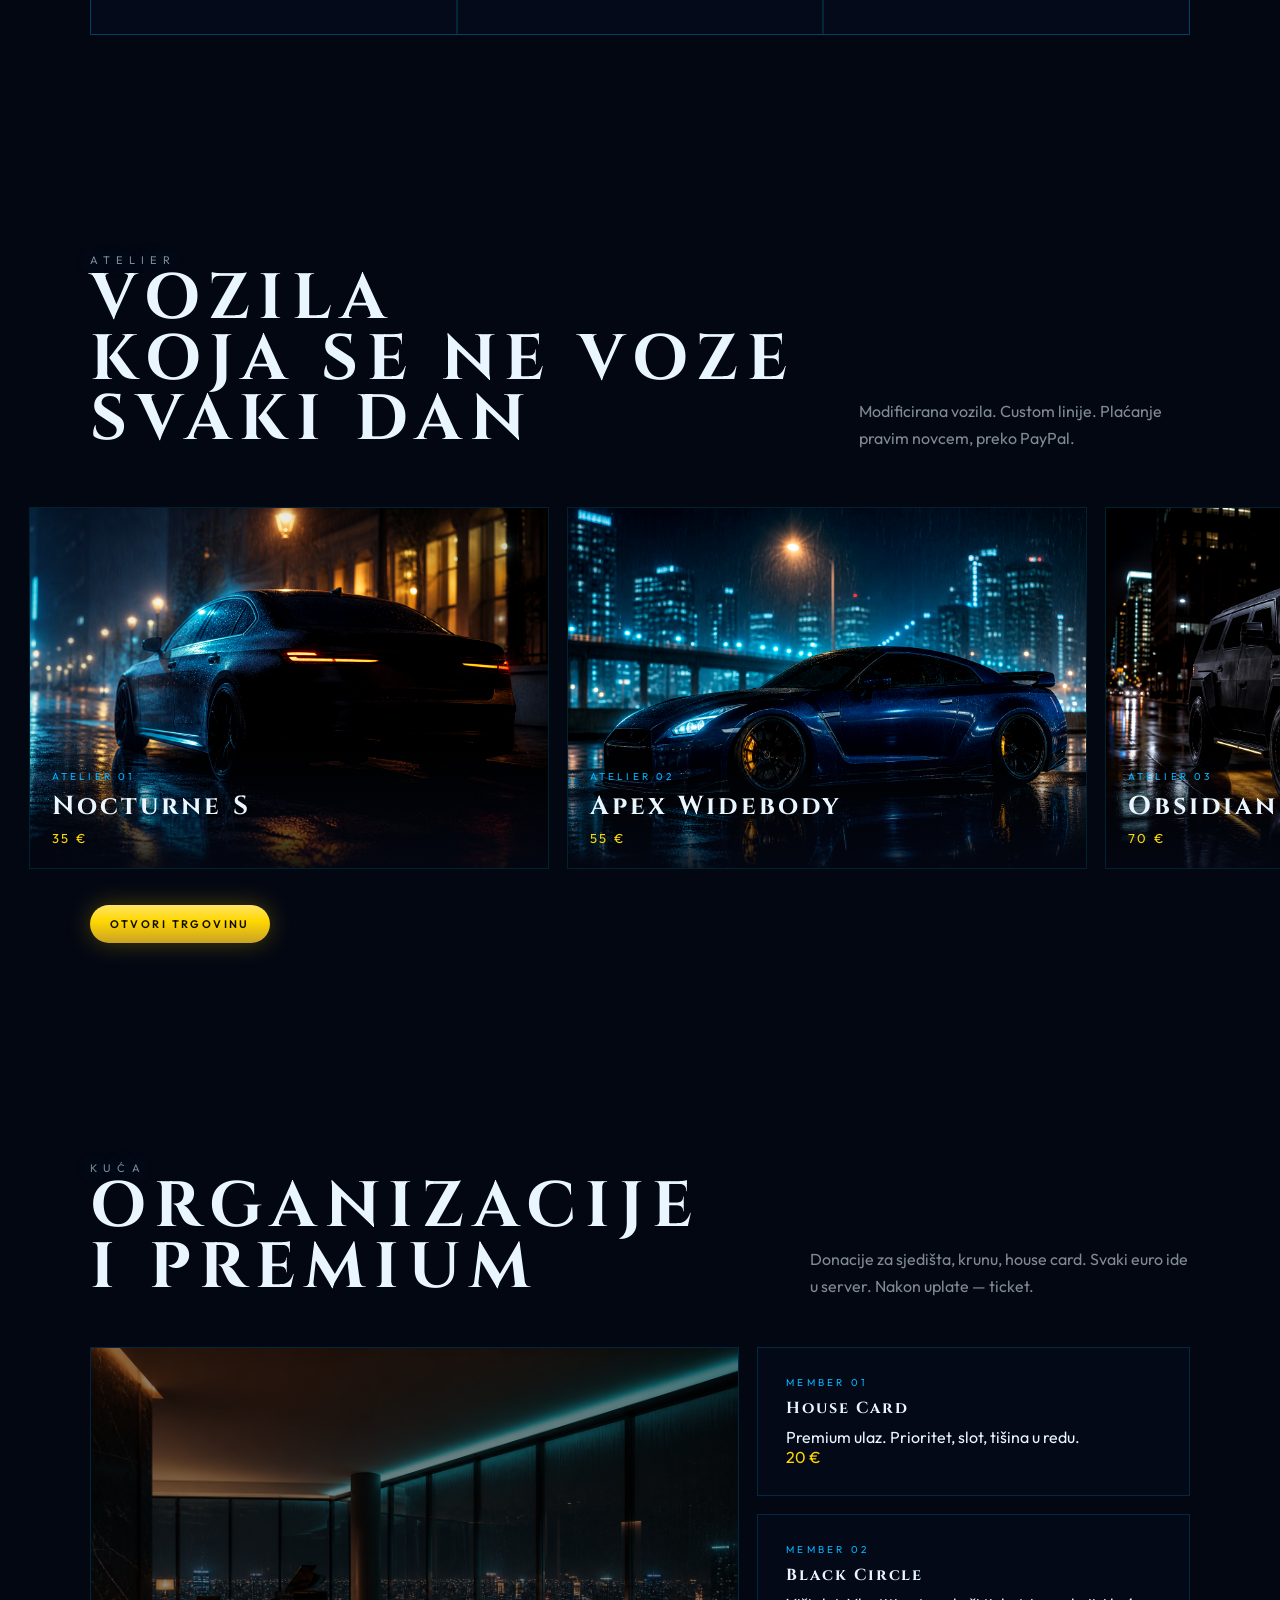
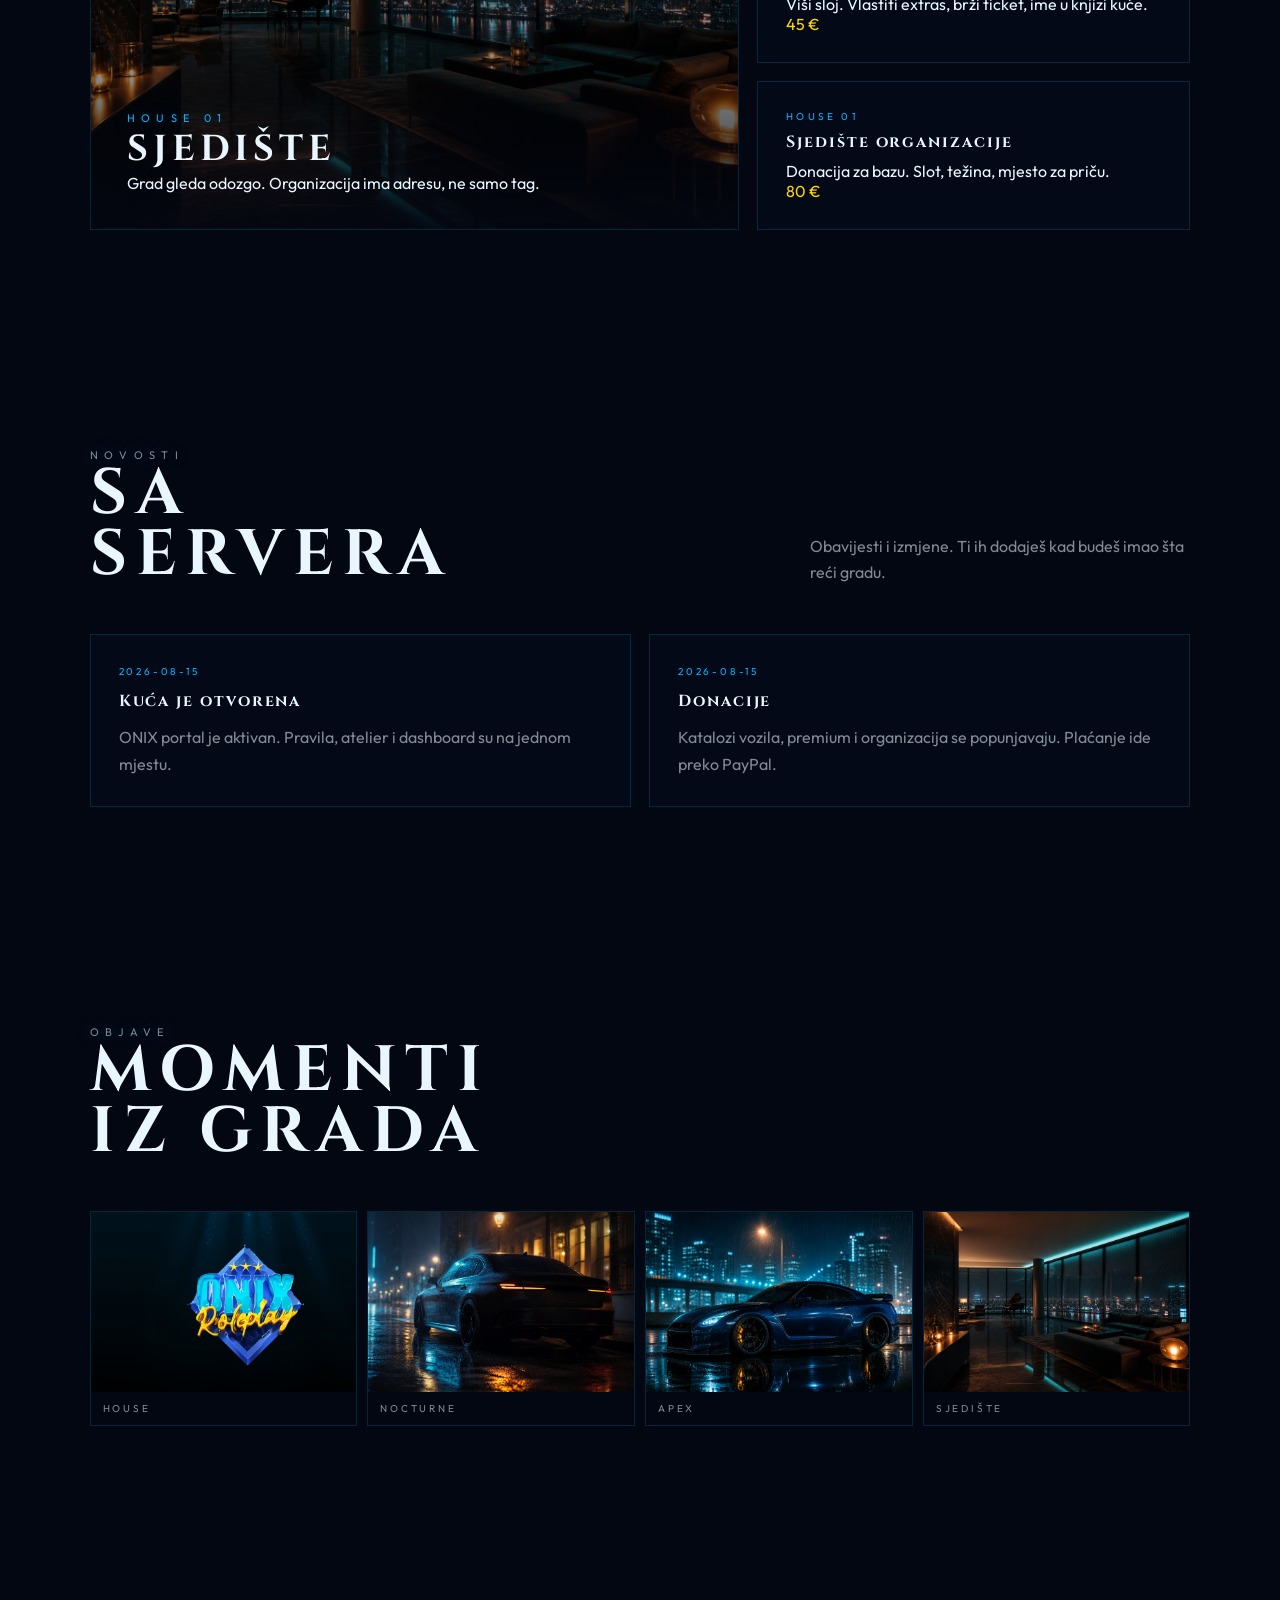
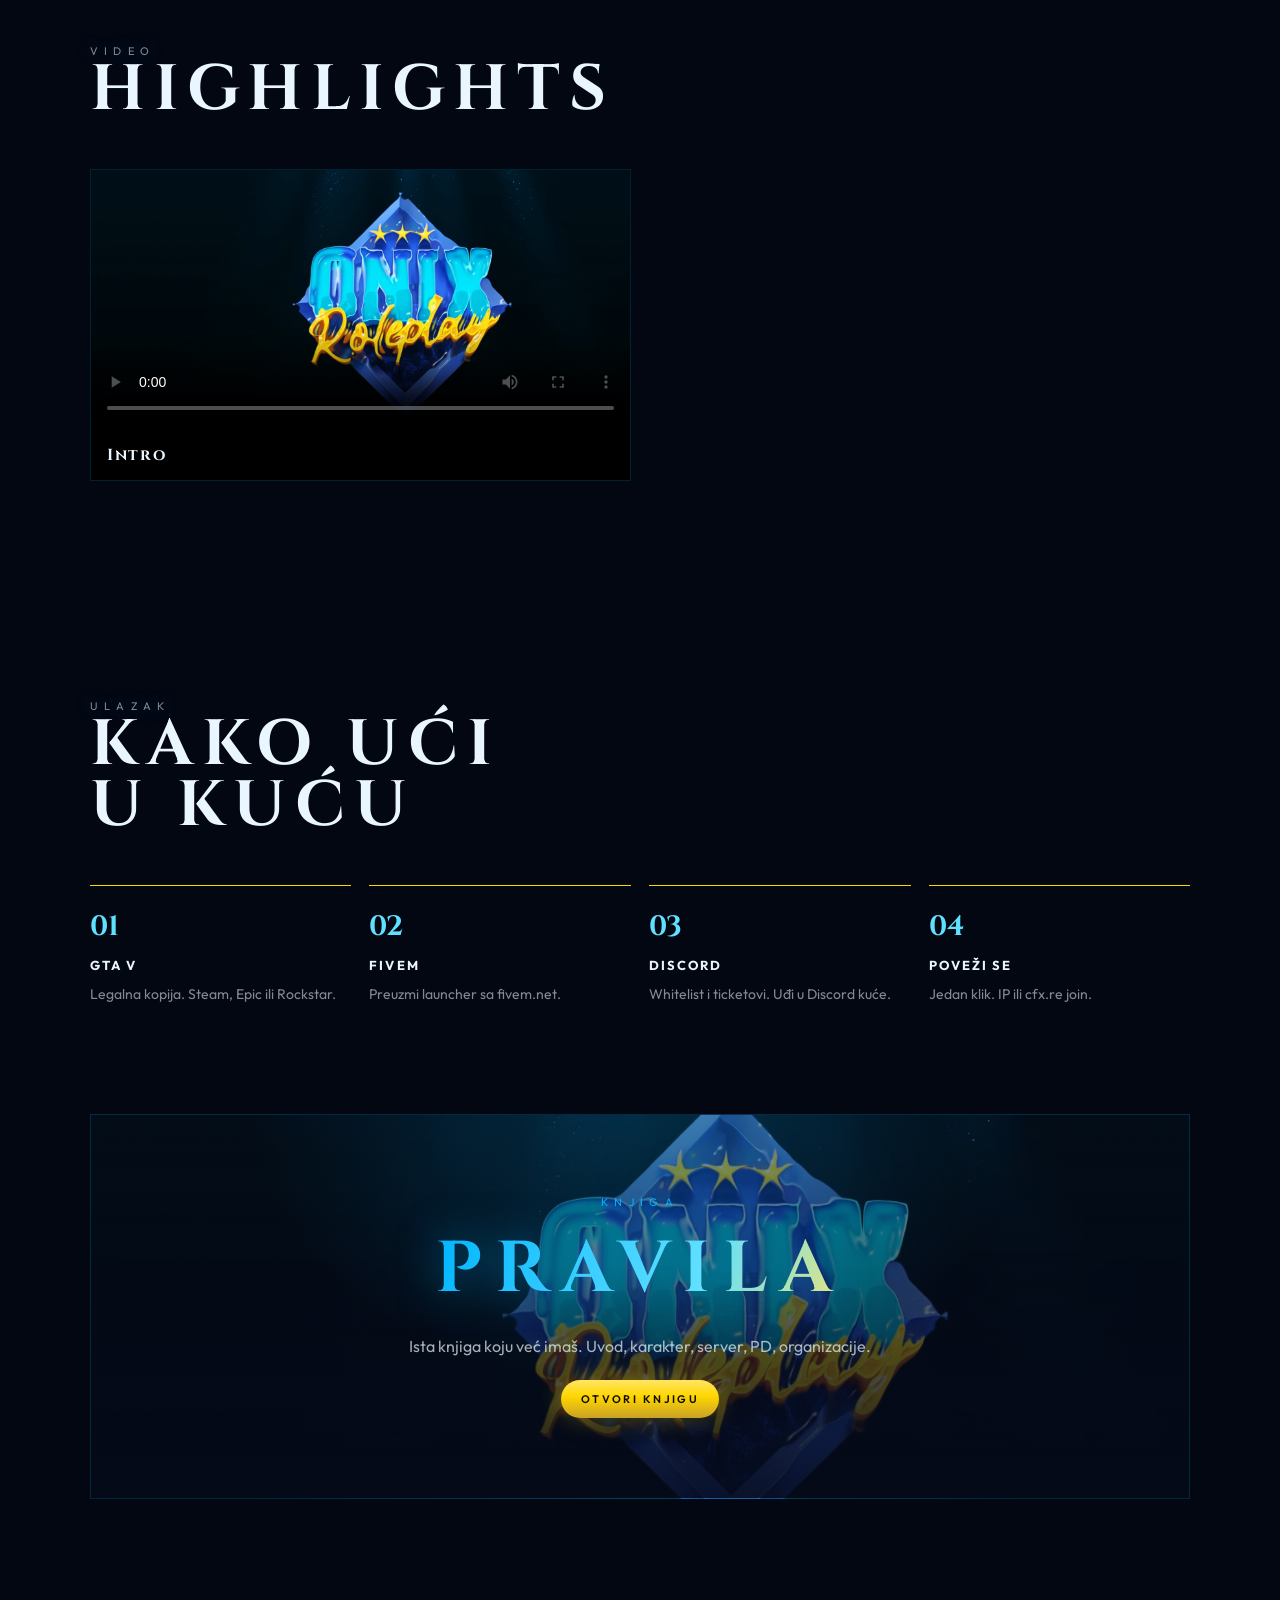
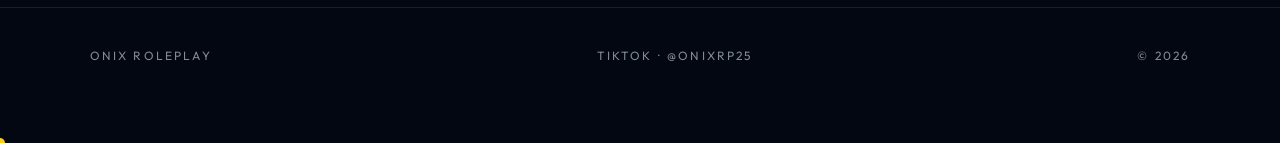
==== commit b3406feb: "Name the public site ONIX ROLEPLAY and fix gate, live stats, and markup bugs. Co-authored-by: Cursor" ====
--- a/index.html
+++ b/index.html
@@ -3,10 +3,11 @@
 <head>
     <meta charset="utf-8" />
     <meta name="viewport" content="width=device-width, initial-scale=1" />
-    <title>ONIX ROLEPLAY — House of Los Santos</title>
+    <title>ONIX ROLEPLAY</title>
     <meta name="theme-color" content="#00b4ff" />
-    <meta name="description" content="ONIX Roleplay. Kuća u kojoj se priča piše prije pobjede. Atelier vozila, premium, organizacije." />
+    <meta name="description" content="ONIX ROLEPLAY. Roleplay je ispred ruleplaya. Uđi u kuću." />
     <meta property="og:title" content="ONIX ROLEPLAY" />
+    <meta property="og:site_name" content="ONIX ROLEPLAY" />
     <meta property="og:description" content="Roleplay je ispred ruleplaya. Uđi u kuću." />
     <meta property="og:type" content="website" />
     <meta property="og:url" content="https://onixpravila.github.io/" />
@@ -16,7 +17,7 @@
     <link rel="preconnect" href="https://fonts.googleapis.com" />
     <link rel="preconnect" href="https://fonts.gstatic.com" crossorigin />
     <link href="https://fonts.googleapis.com/css2?family=Cinzel:wght@500;700&family=Cormorant+Garamond:ital,wght@0,500;1,500&family=Outfit:wght@300;500;600;700&display=swap" rel="stylesheet" />
-    <link rel="stylesheet" href="css/onix.css" />
+    <link rel="stylesheet" href="css/onix.css?v=22" />
 </head>
 <body>
     <div class="grain"></div>
@@ -56,7 +57,7 @@
             <p class="status"><span class="dot"></span> <span>Server je na mreži</span></p>
         </div>
         <aside class="hero-side">
-            <p class="vert">House of Onix · ONiX Roleplay V2</p>
+            <p class="vert">ONIX ROLEPLAY</p>
             <div class="live-stack">
                 <p class="live-stat" data-live="fivem">FiveM · —</p>
                 <p class="live-stat" data-live="discord">Discord · —</p>
@@ -68,11 +69,11 @@
     </header>
 
     <div class="livebar">
-        <span data-live="host">ONiX Roleplay V2</span>
+        <span data-live="host">ONIX ROLEPLAY</span>
         <span data-live="fivem">FiveM · —</span>
         <span data-live="discord">Discord · —</span>
         <a href="https://www.tiktok.com/@onixrp25" data-link="tiktok" target="_blank" rel="noreferrer">TikTok · @onixrp25</a>
-        <span>cfx.re/join/lera5g7</span>
+        <span data-live="connect">cfx.re/join/lera5g7</span>
     </div>
 
     <div class="marquee" aria-hidden="true">
@@ -232,8 +233,8 @@
     </div>
     <audio id="bgm" loop src="assets/ambient.mp3"></audio>
 
-    <script src="js/config.js"></script>
-    <script src="js/onix.js"></script>
+    <script src="js/config.js?v=22"></script>
+    <script src="js/onix.js?v=22"></script>
     <script>OnixSite.boot('home');</script>
 </body>
 </html>
--- a/css/onix.css
+++ b/css/onix.css
@@ -175,8 +175,9 @@
 .brand img { width: 42px; height: 42px; object-fit: contain; }
 .brand b {
     font-family: var(--serif);
-    letter-spacing: .28em;
-    font-size: 13px;
+    letter-spacing: .14em;
+    font-size: 12px;
+    white-space: nowrap;
 }
 .links {
     display: flex;
@@ -871,6 +872,7 @@
     .card { flex-basis: 84vw; }
     .product img, .sheet img { height: 220px; min-height: 220px; }
     .nav-right .btn.ghost { display: none; }
+    .brand b { font-size: 10px; letter-spacing: .08em; }
 }
 
 .admin-body { min-height: 100svh; }
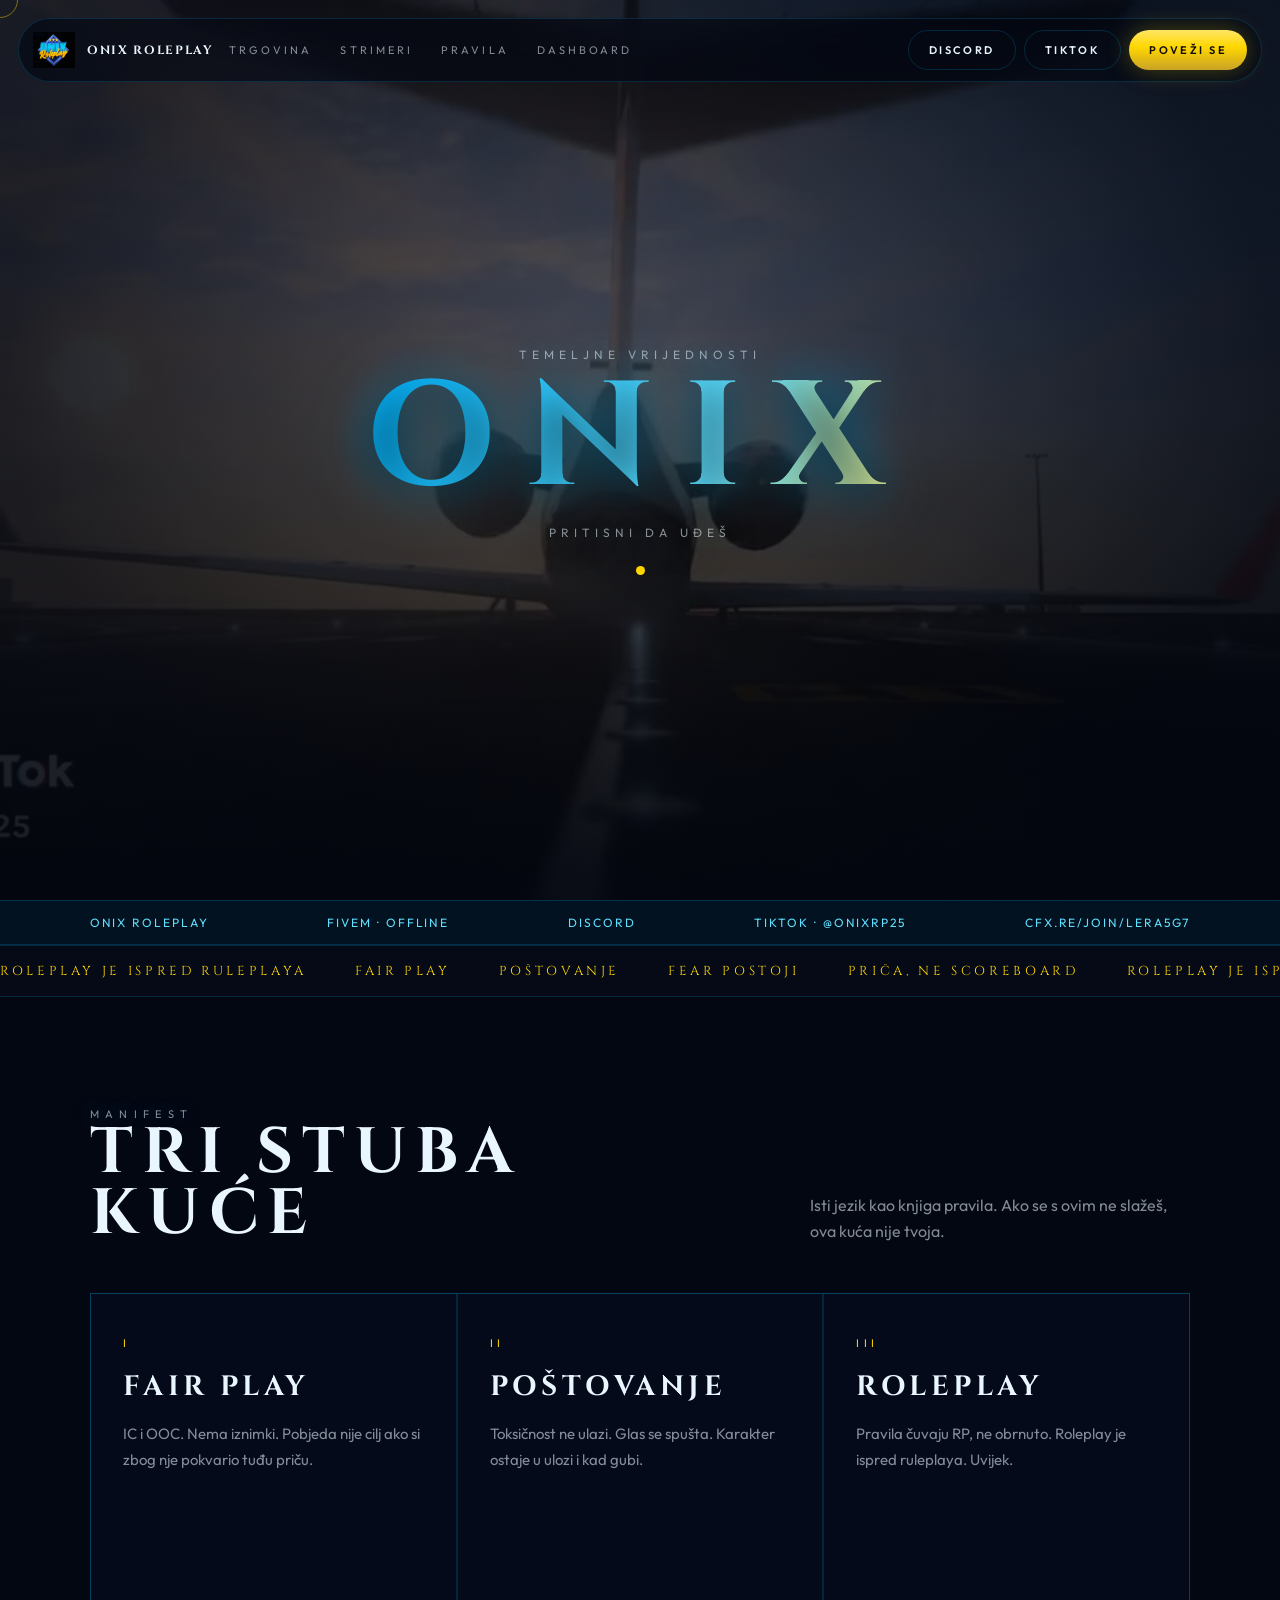
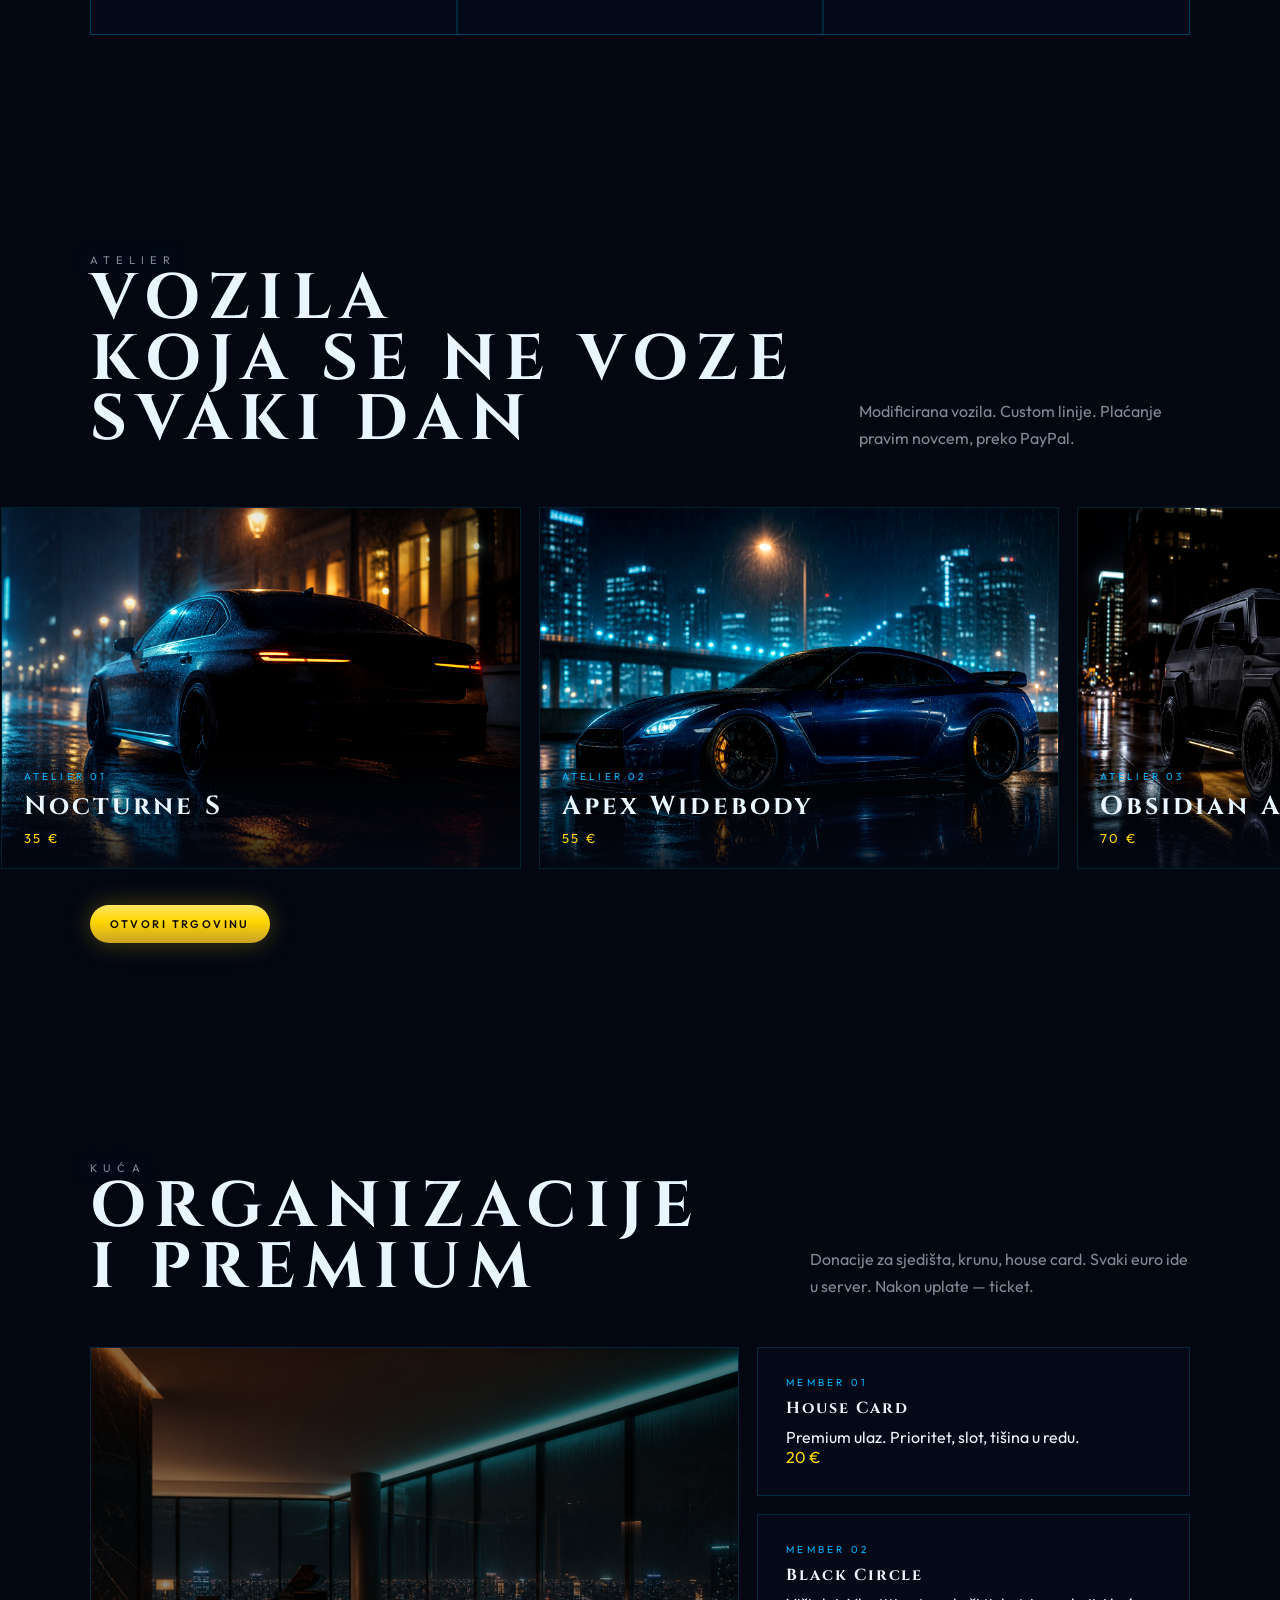
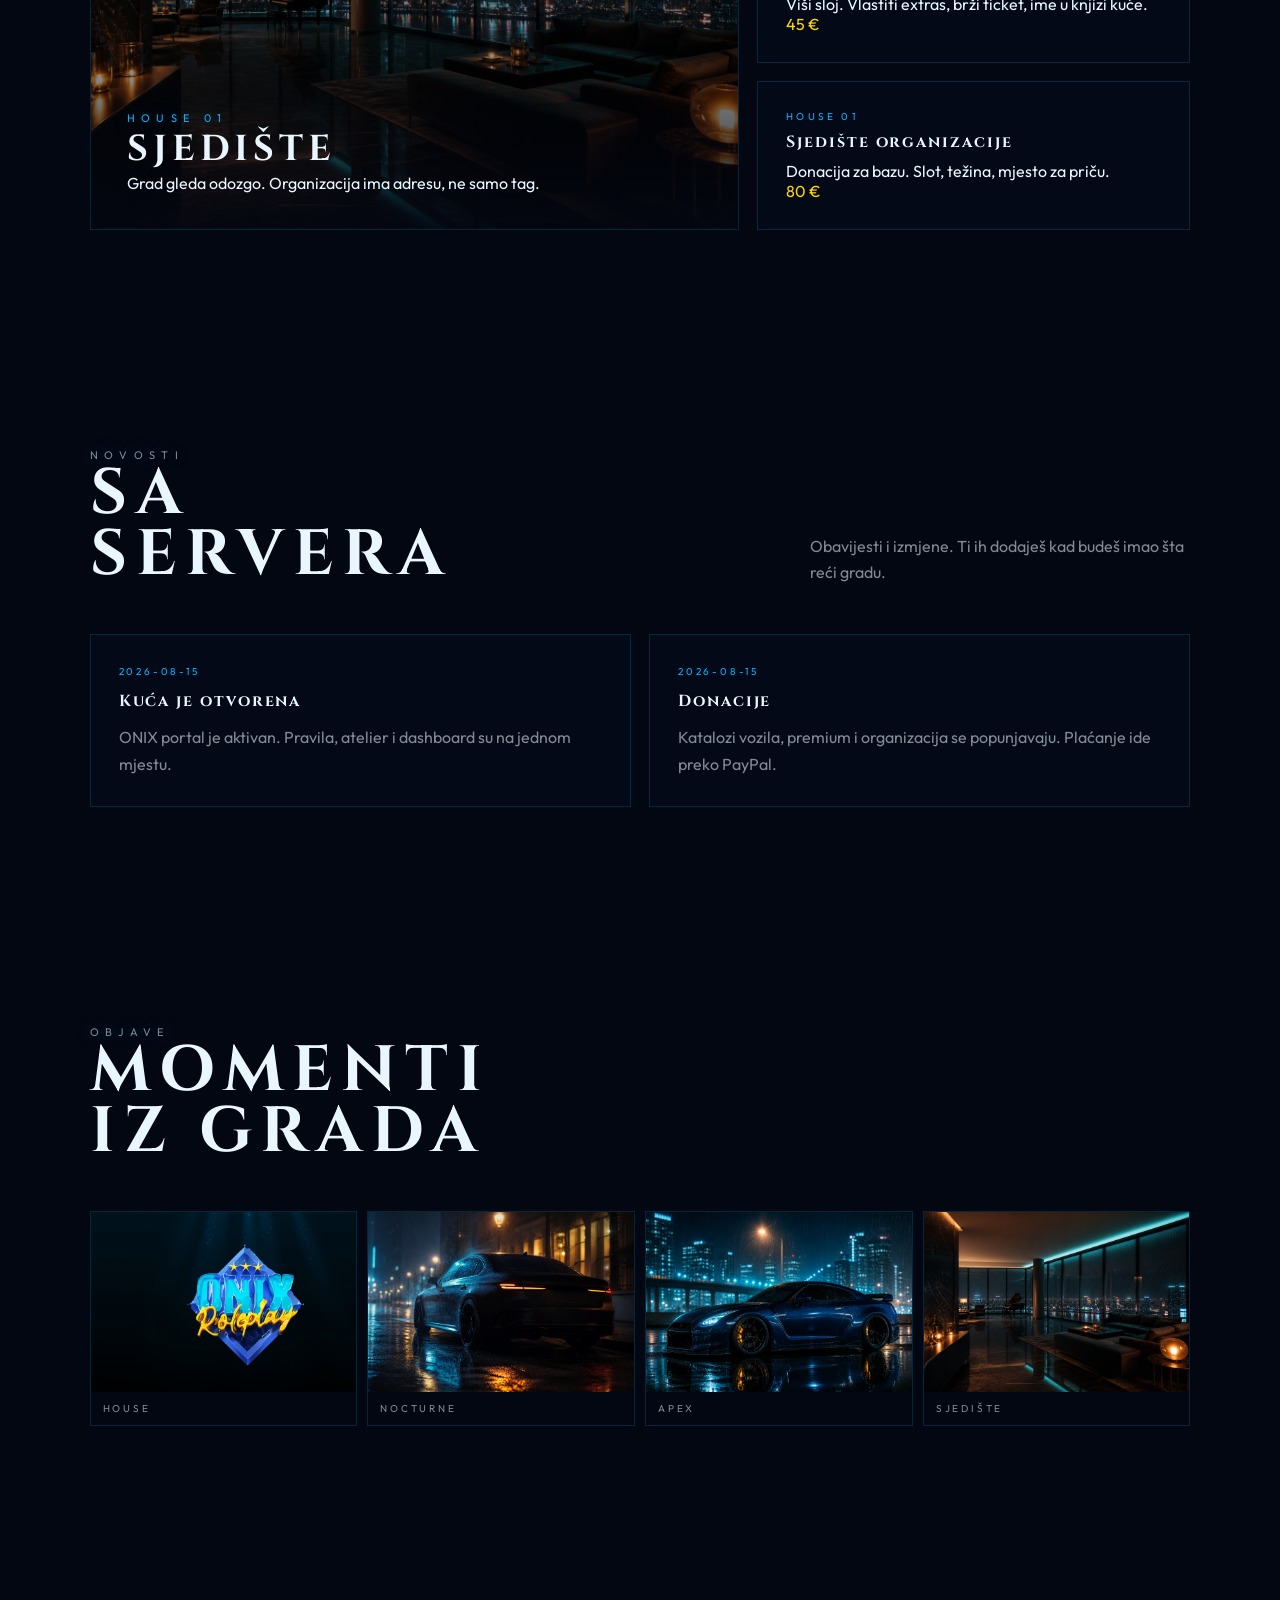
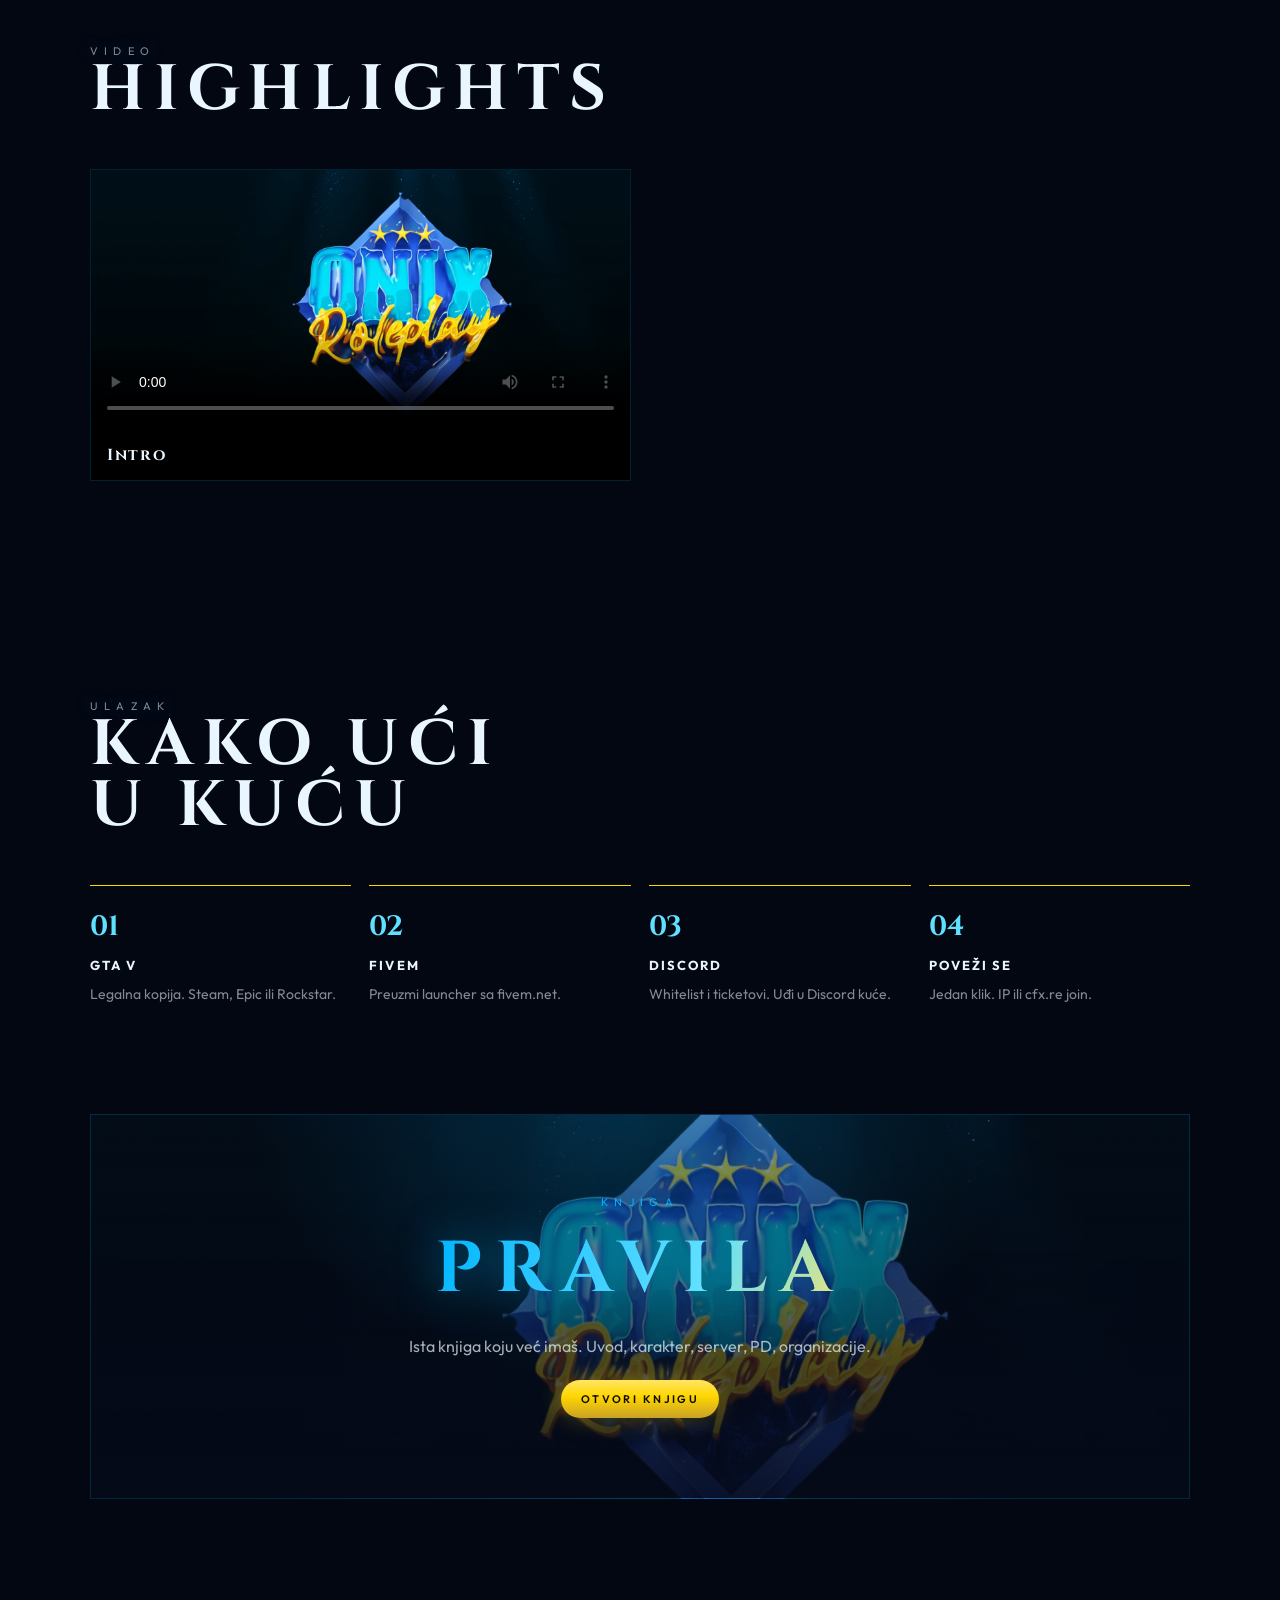
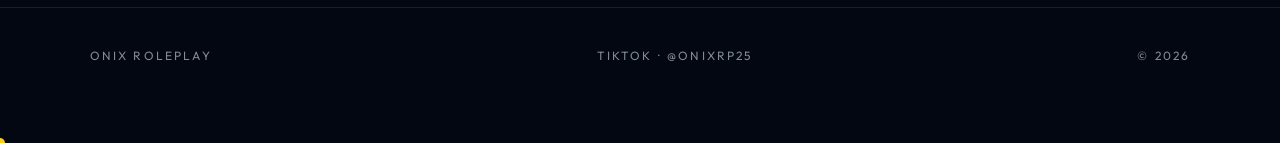
==== commit 1fd351de: "Restore the shop catalog and keep admin from wiping the site. Co-authored-by: Cursor <cursoragent@cu" ====
--- a/index.html
+++ b/index.html
@@ -234,7 +234,7 @@
     <audio id="bgm" loop src="assets/ambient.mp3"></audio>
 
     <script src="js/config.js?v=22"></script>
-    <script src="js/onix.js?v=22"></script>
+    <script src="js/onix.js?v=23"></script>
     <script>OnixSite.boot('home');</script>
 </body>
 </html>
--- a/css/onix.css
+++ b/css/onix.css
@@ -932,6 +932,14 @@
     gap: 18px;
     align-items: start;
 }
+.admin-split.catalog {
+    grid-template-columns: 1fr minmax(280px, 400px);
+}
+.admin-item { cursor: pointer; }
+.admin-item.on {
+    border-color: var(--gold);
+    background: rgba(255, 215, 0, .08);
+}
 .admin-form {
     border: 1px solid var(--line);
     background: rgba(5, 10, 26, .72);
@@ -975,6 +983,21 @@
 .admin-item h4 { font-family: var(--serif); letter-spacing: .08em; margin: 4px 0; }
 .admin-item p { color: var(--mute); font-size: 13px; }
 .admin-item-btns { display: flex; flex-direction: column; gap: 6px; }
+.price-line {
+    display: flex;
+    align-items: center;
+    gap: 8px;
+    margin-top: 8px;
+    color: var(--gold);
+    text-transform: none;
+    letter-spacing: 0;
+    font-size: 13px;
+}
+.price-edit {
+    width: 110px;
+    margin: 0;
+    padding: 8px 10px;
+}
 
 @media (max-width: 900px) {
     .admin-split, .admin-top { grid-template-columns: 1fr; }
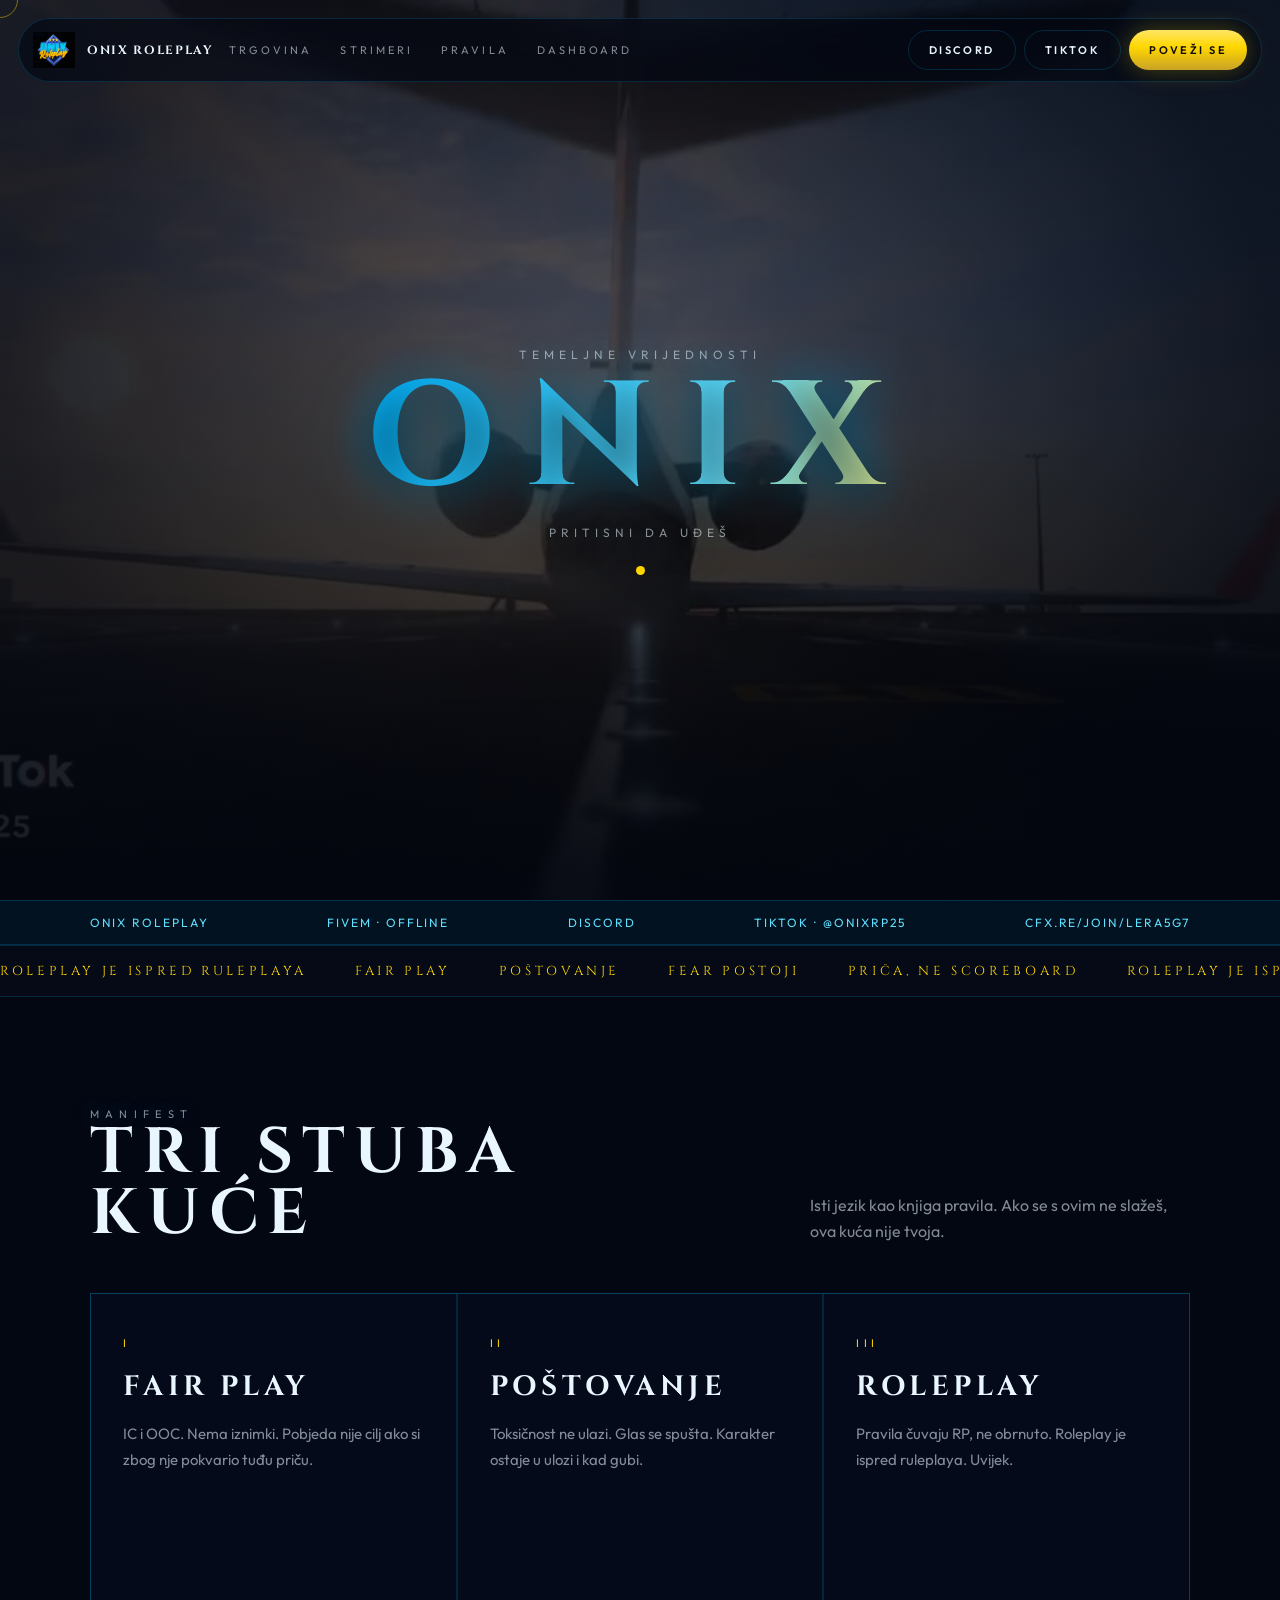
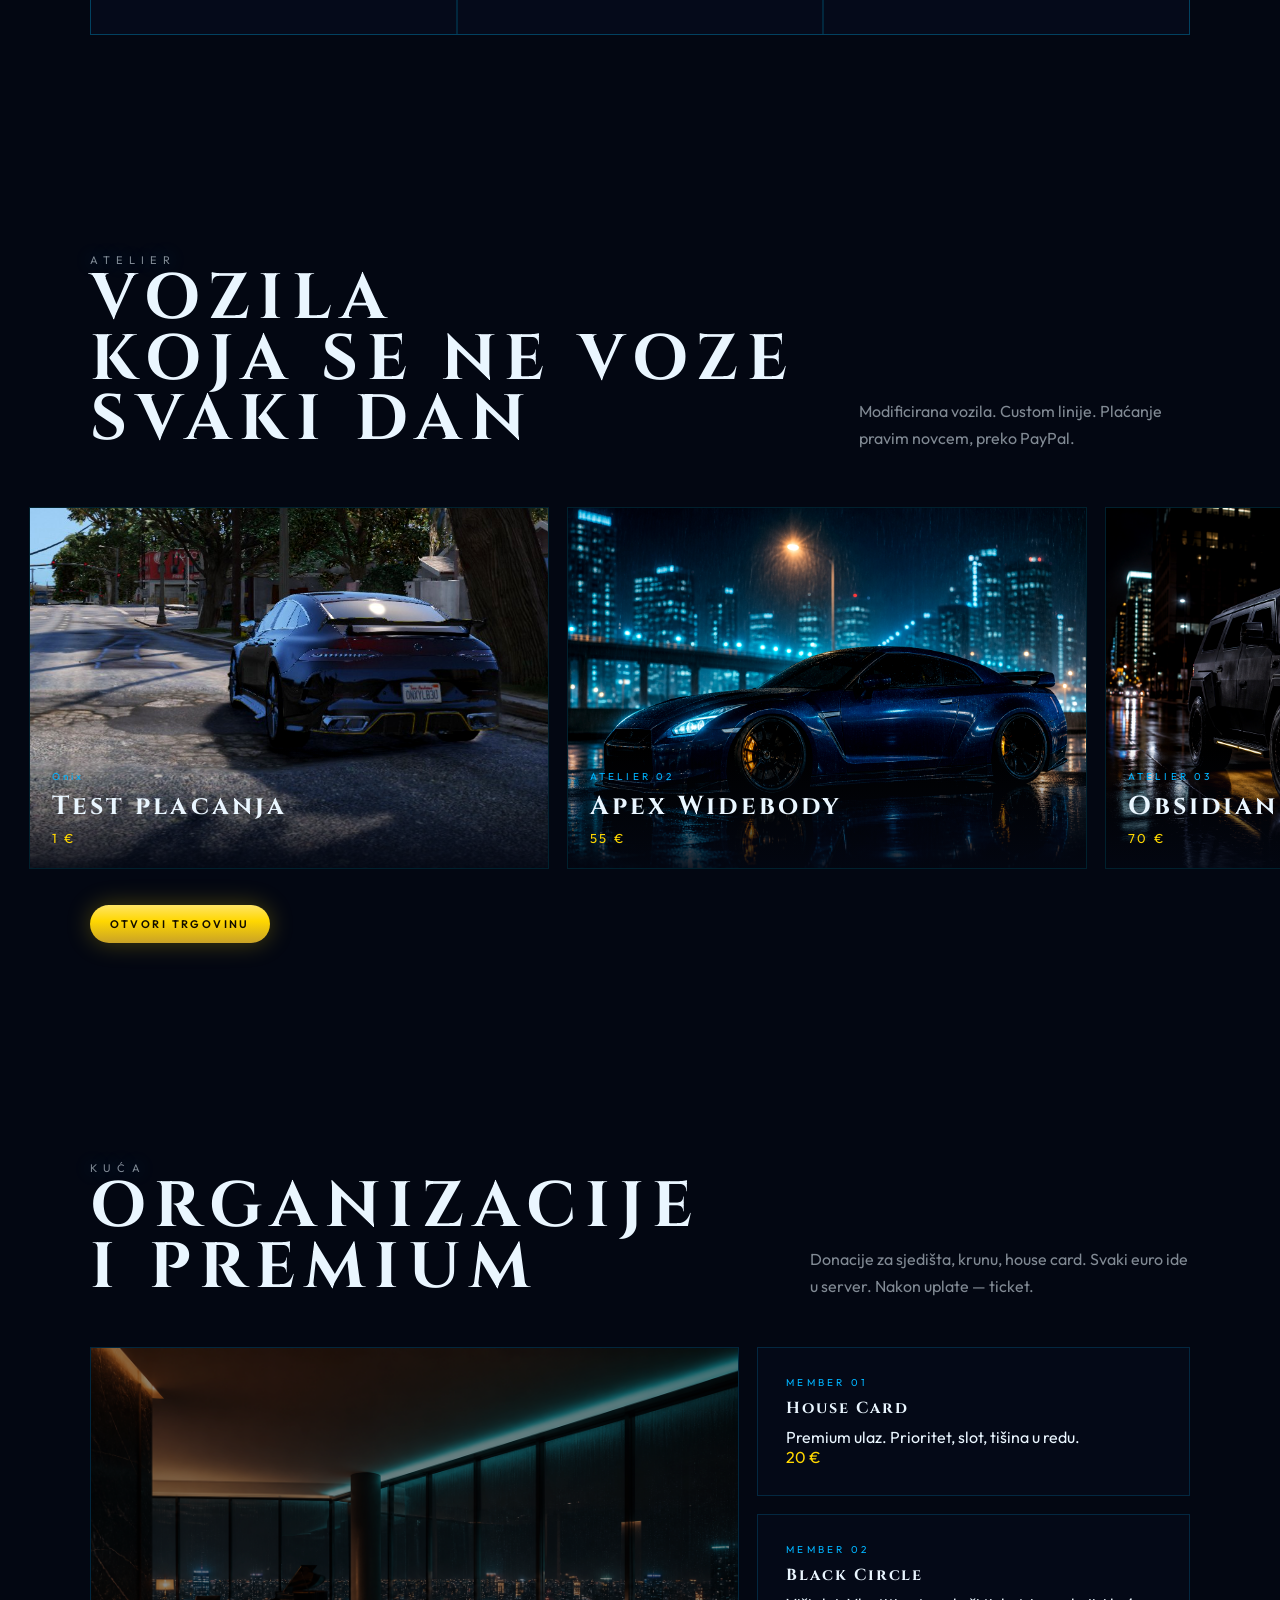
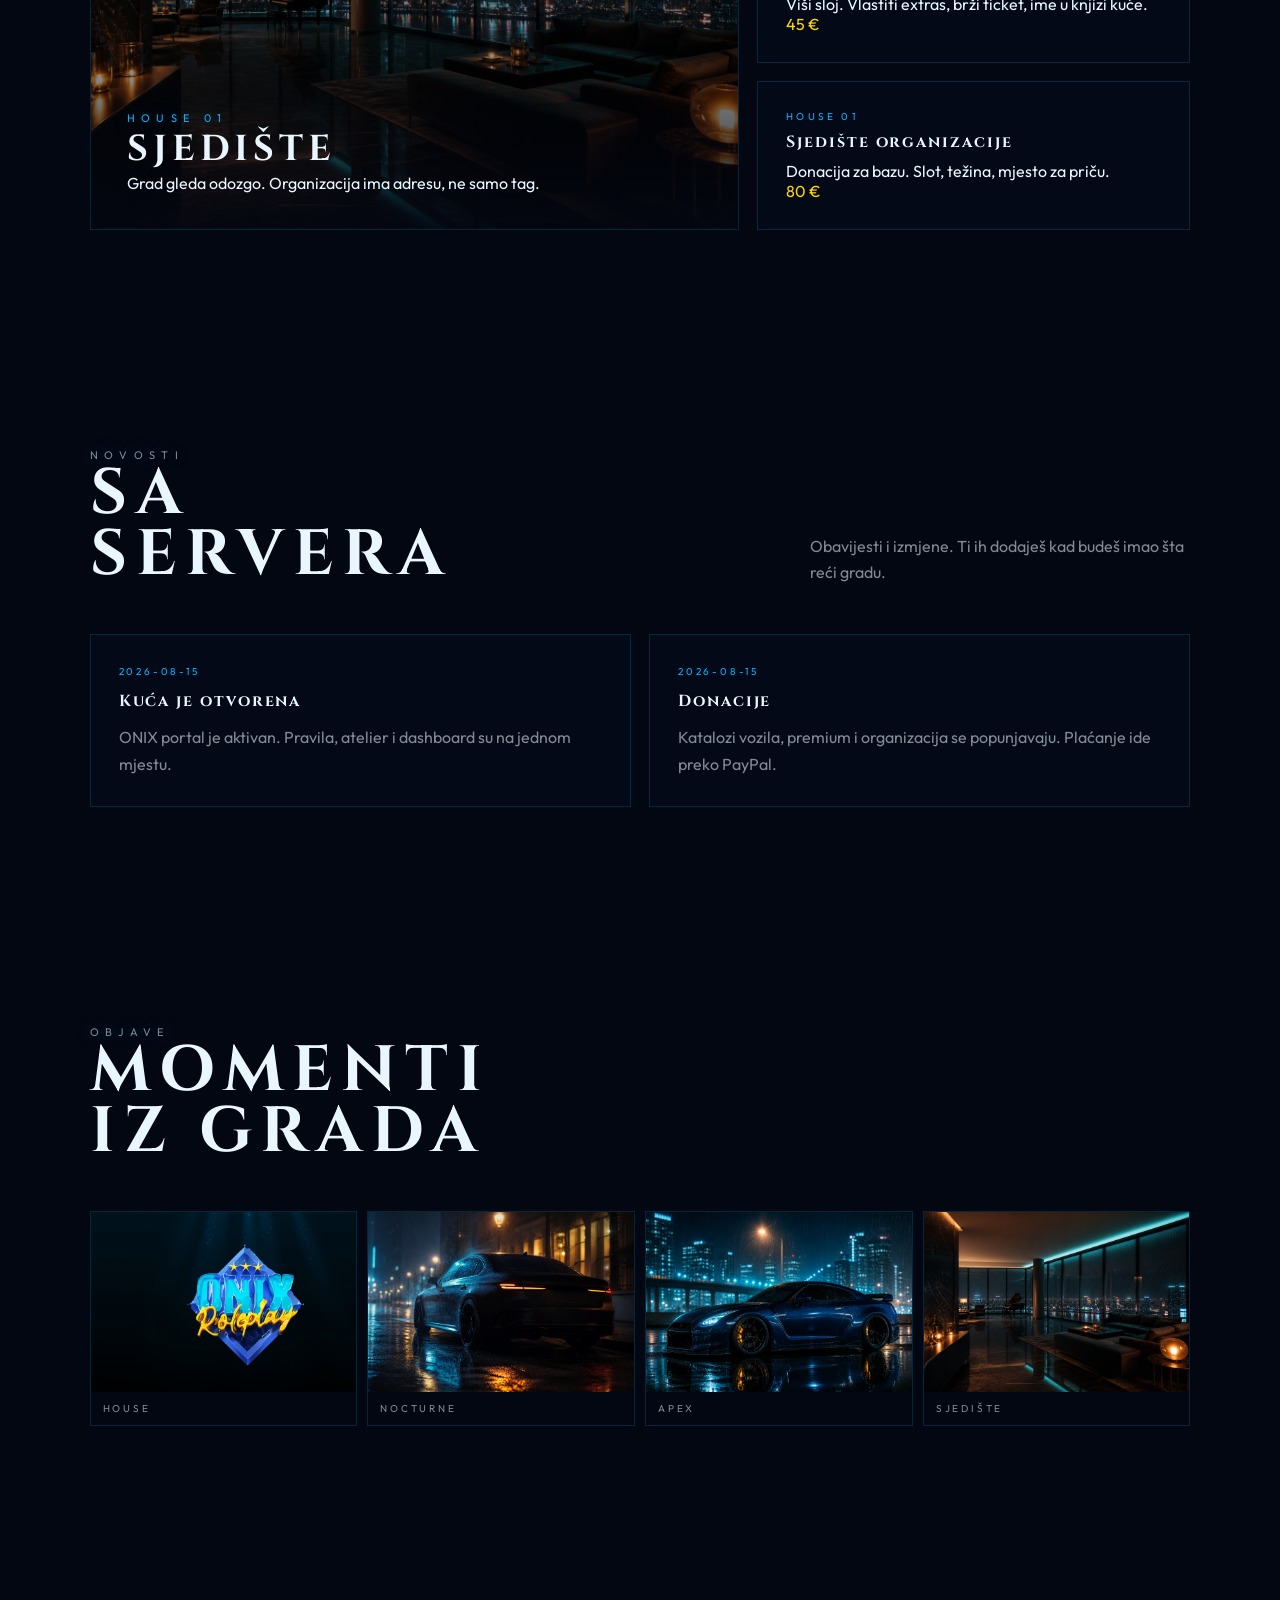
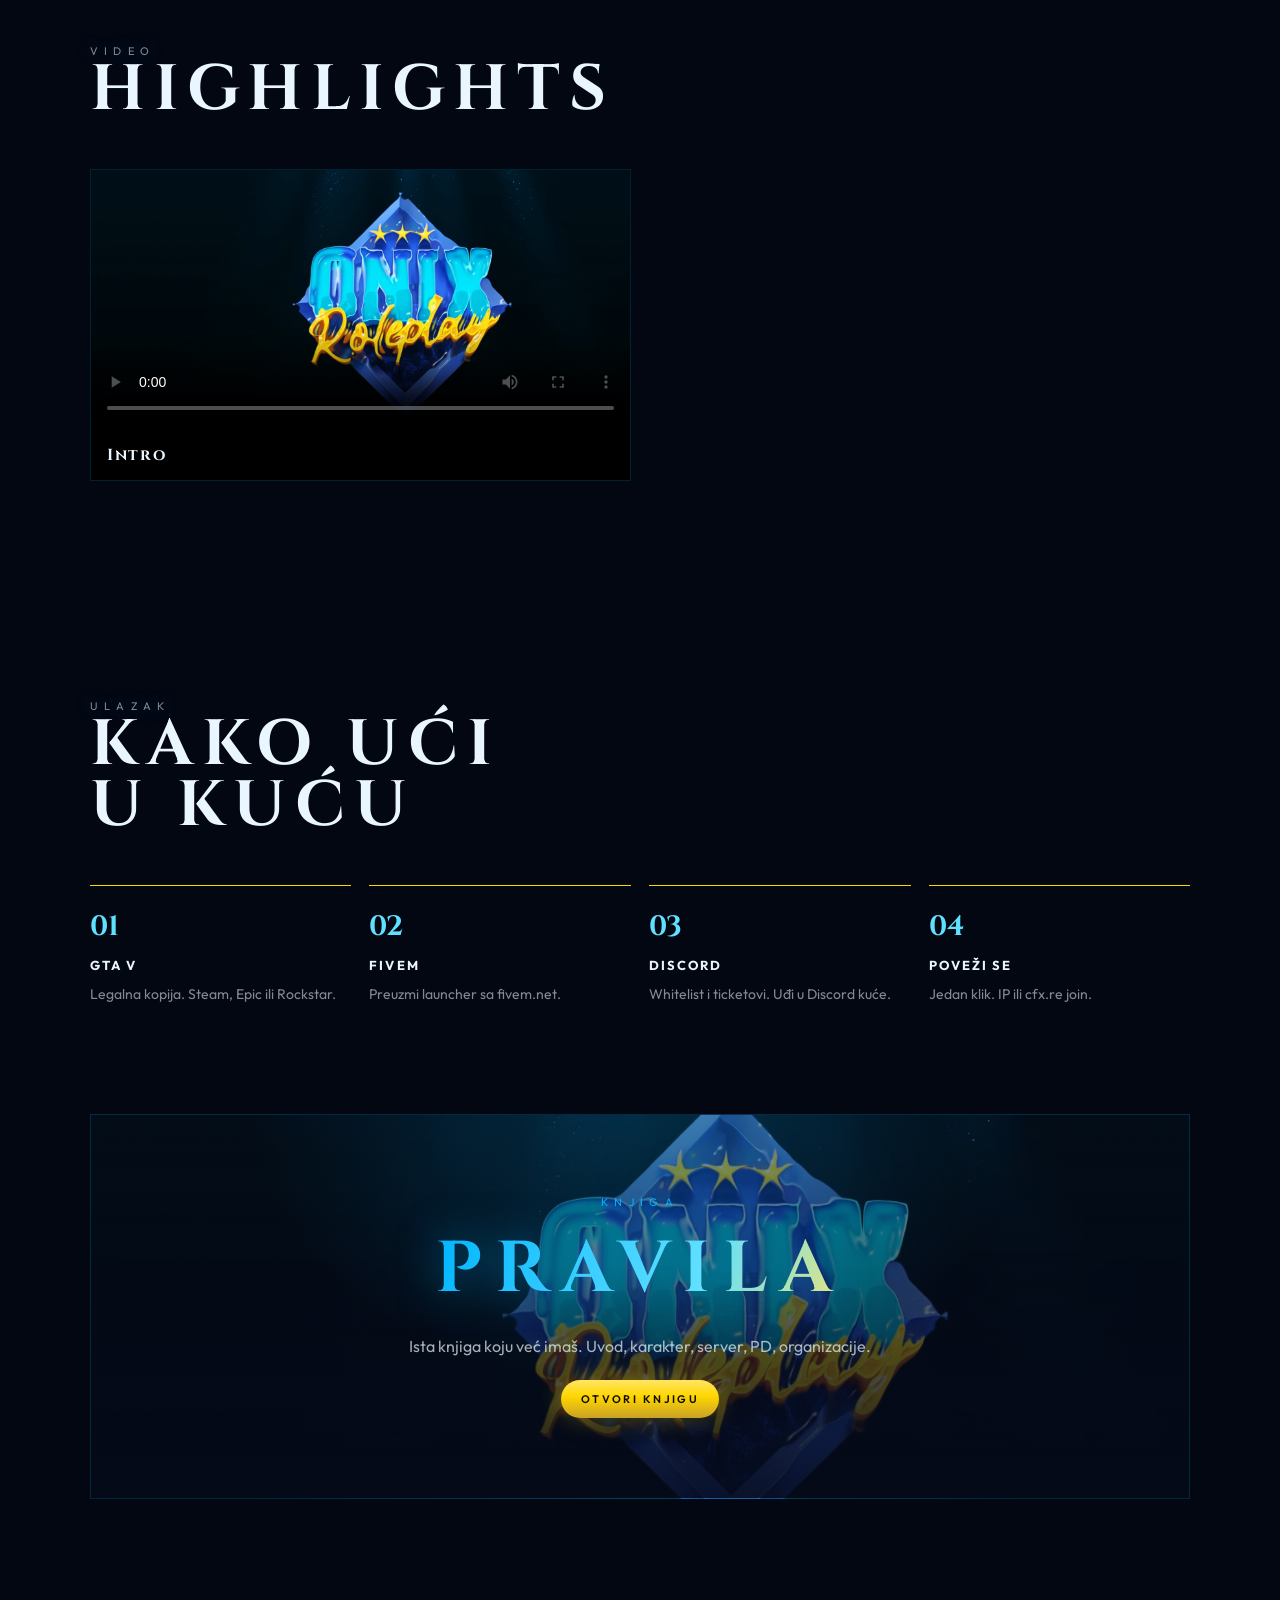
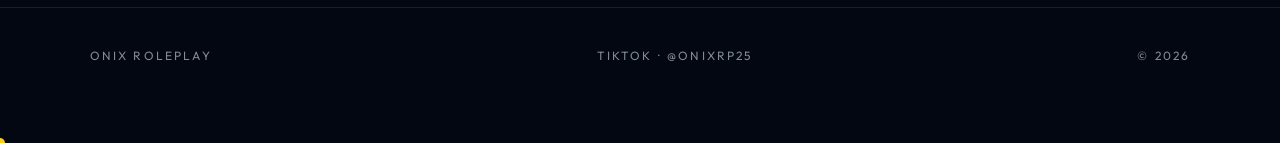
==== commit 70cefd43: "Lock shop PayPal to _xclick seid98sutovic@gmail.com. Co-authored-by: Cursor <cursoragent@cursor.com>" ====
--- a/index.html
+++ b/index.html
@@ -234,7 +234,7 @@
     <audio id="bgm" loop src="assets/ambient.mp3"></audio>
 
     <script src="js/config.js?v=22"></script>
-    <script src="js/onix.js?v=23"></script>
+    <script src="js/onix.js?v=24"></script>
     <script>OnixSite.boot('home');</script>
 </body>
 </html>
